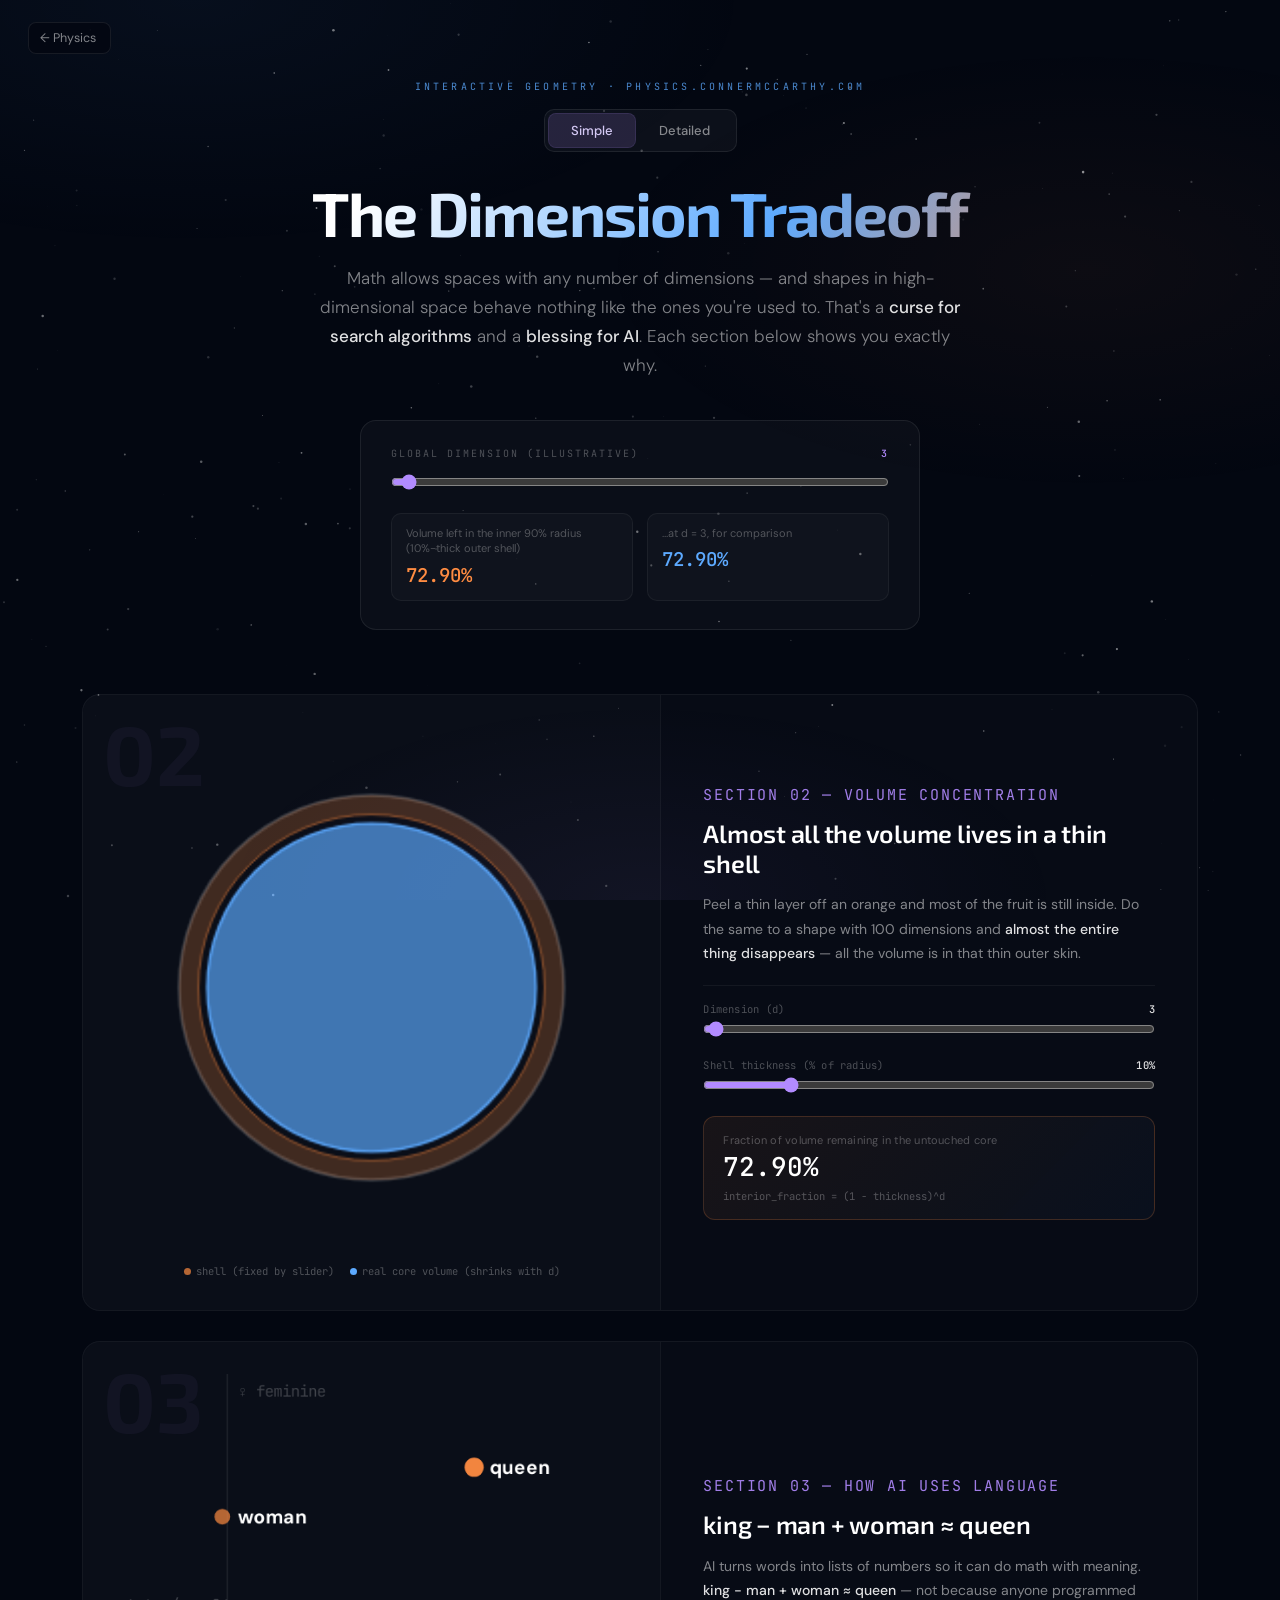
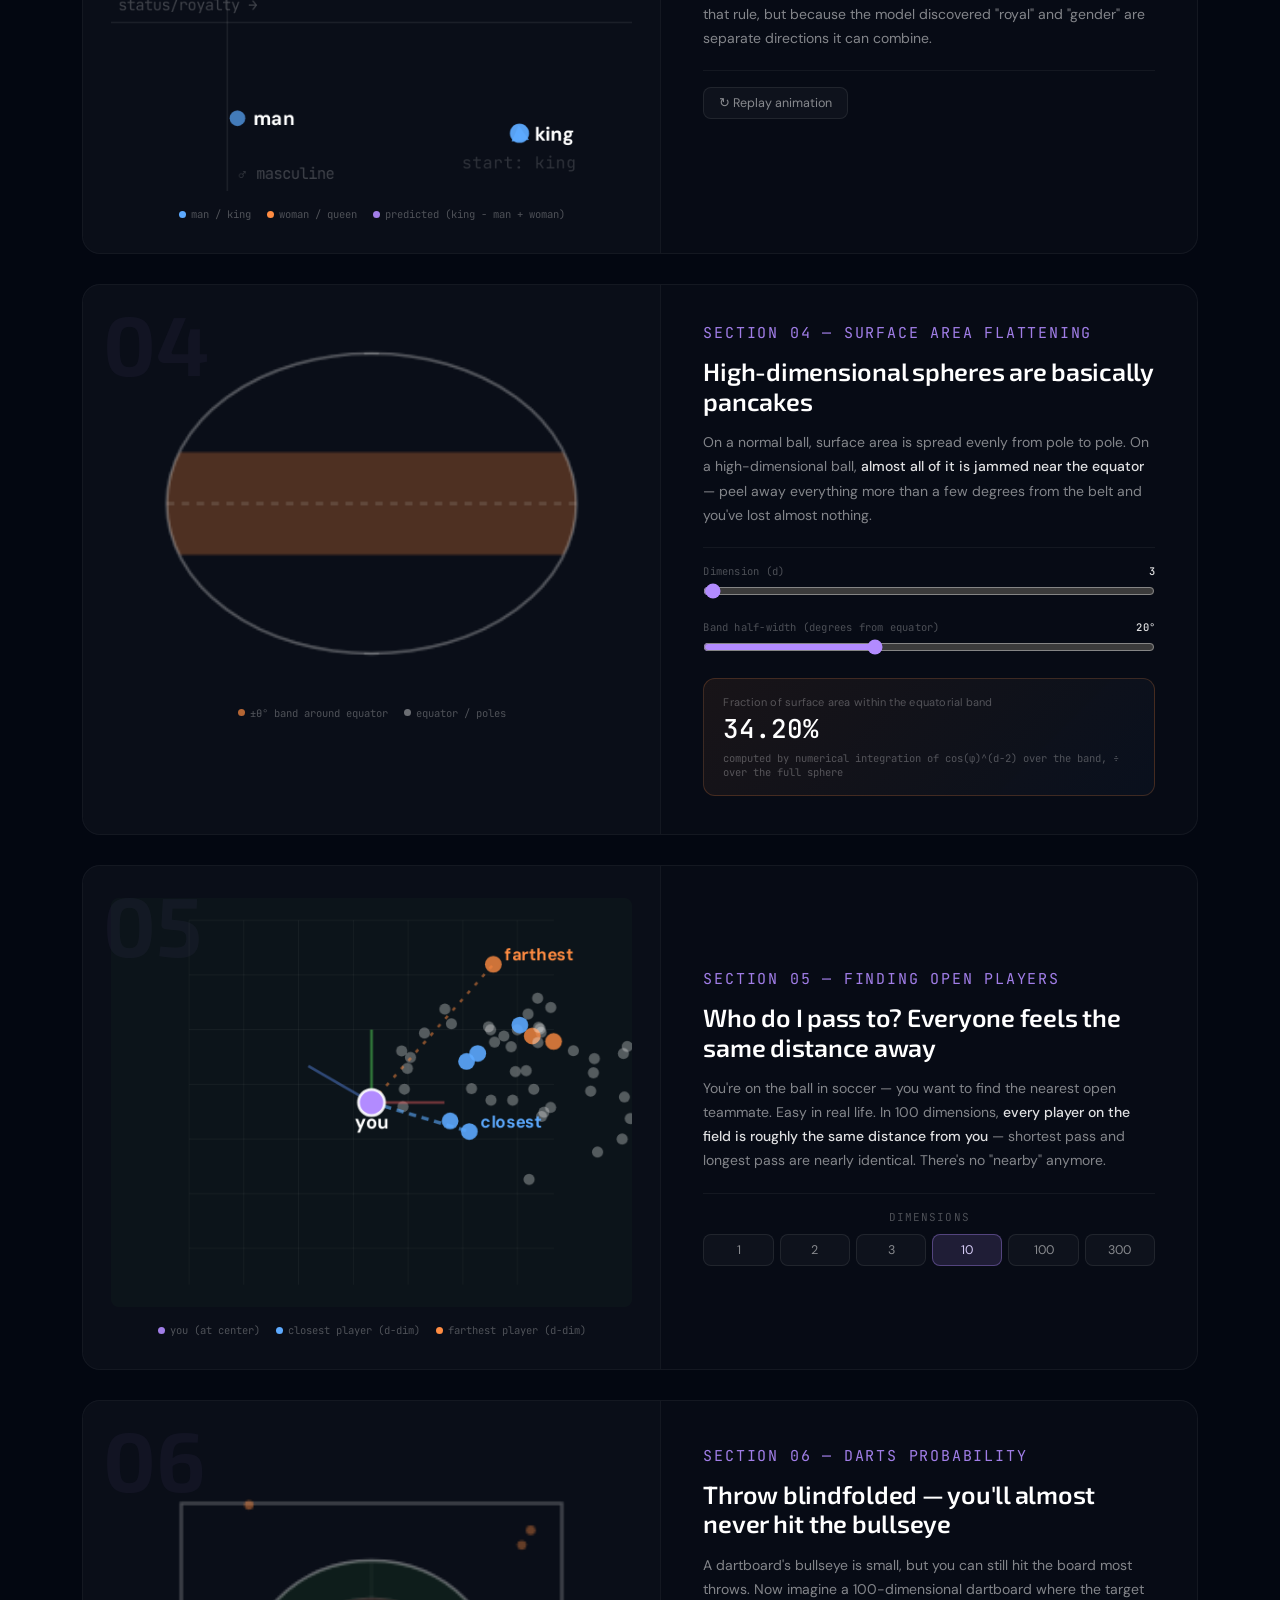
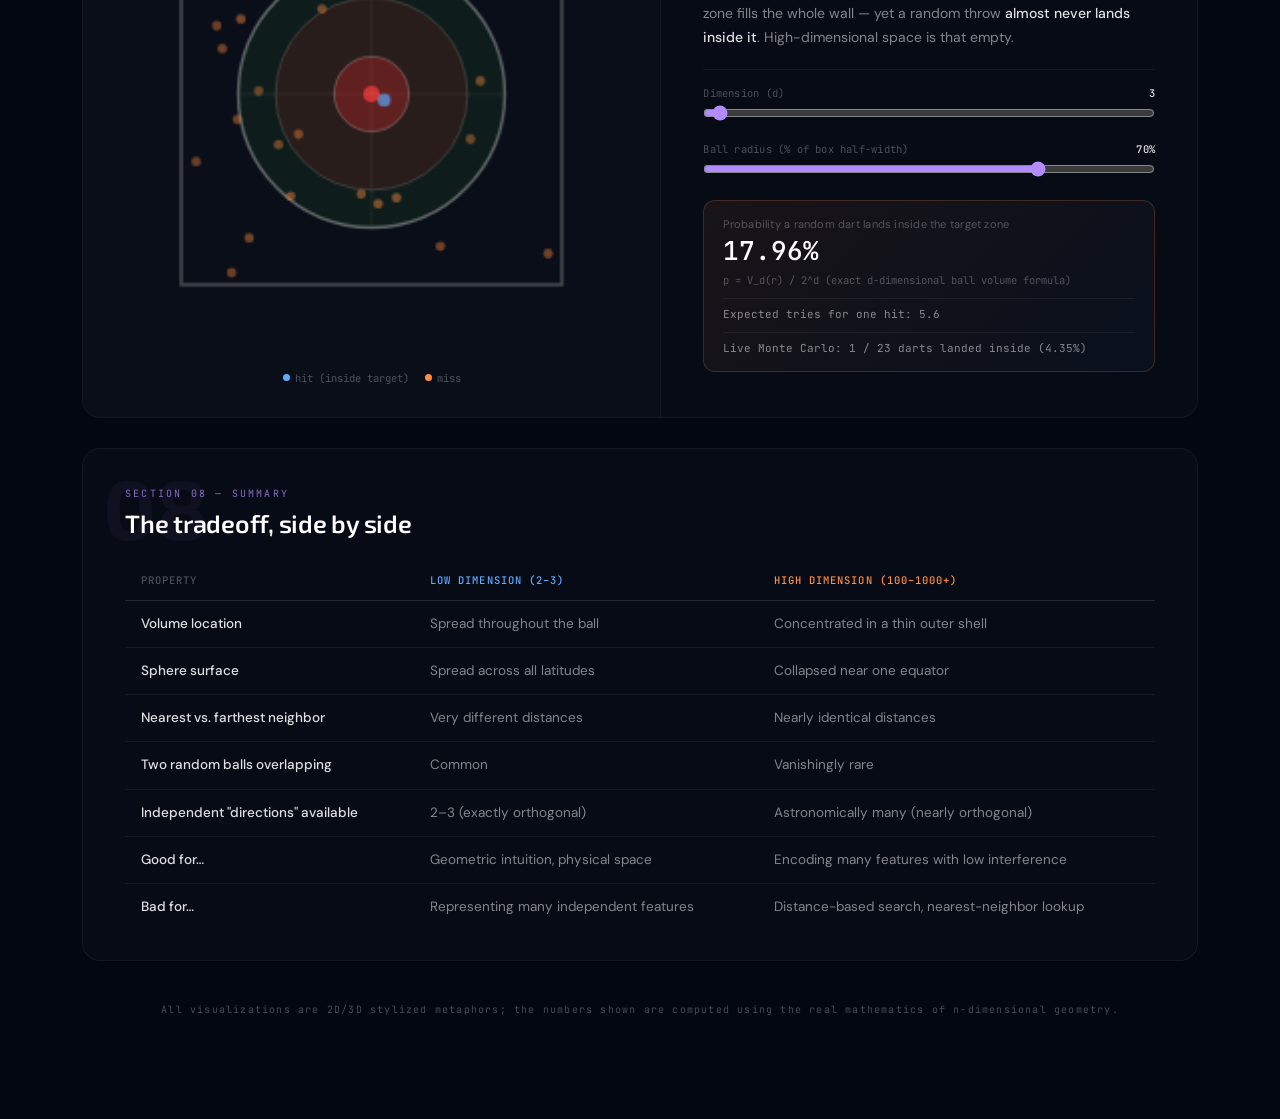
==== dimensions/index.html @ ae136958 "Add dimensions interactive page" ====
<!DOCTYPE html>
<html lang="en">
<head>
<meta charset="UTF-8">
<meta name="viewport" content="width=device-width, initial-scale=1.0">
<title>The Dimension Tradeoff</title>
<link rel="preconnect" href="https://fonts.googleapis.com">
<link rel="preconnect" href="https://fonts.gstatic.com" crossorigin>
<link href="https://fonts.googleapis.com/css2?family=Exo+2:wght@200;300;400;500;600;700&family=DM+Sans:wght@300;400;500&family=JetBrains+Mono:wght@400;500&display=swap" rel="stylesheet">
<style>
:root {
  --bg: #030711;
  --surface: rgba(255,255,255,0.03);
  --border: rgba(255,255,255,0.08);
  --purple: rgba(178,139,255,1);
  --purple-dim: rgba(178,139,255,0.36);
  --blue: rgba(93,170,255,1);          /* low dimension / "safe" / intuitive */
  --blue-dim: rgba(93,170,255,0.30);
  --orange: rgba(255,140,66,1);        /* high dimension / "danger" / counterintuitive */
  --orange-dim: rgba(255,140,66,0.30);
  --text: rgba(255,255,255,0.88);
  --text-muted: rgba(255,255,255,0.5);
  --text-faint: rgba(255,255,255,0.28);
}
*,*::before,*::after{box-sizing:border-box;margin:0;padding:0}
html,body{width:100%;background:var(--bg);color:var(--text);font-family:'DM Sans',sans-serif}

canvas#stars{position:fixed;inset:0;width:100%;height:100%;z-index:0;pointer-events:none}
body::before{
  content:'';position:fixed;inset:0;z-index:0;pointer-events:none;
  background:
    radial-gradient(ellipse 80% 50% at 15% 0%, rgba(93,170,255,0.05) 0%, transparent 55%),
    radial-gradient(ellipse 70% 45% at 85% 30%, rgba(255,140,66,0.045) 0%, transparent 55%),
    radial-gradient(ellipse 60% 40% at 50% 100%, rgba(178,139,255,0.05) 0%, transparent 55%);
}

.page{position:relative;z-index:1;max-width:1180px;margin:0 auto;padding:80px 32px 100px}

/* ── Top nav ── */
.topnav{position:fixed;top:22px;left:28px;z-index:20}
.back-link{display:inline-flex;align-items:center;gap:7px;padding:7px 14px 7px 11px;border-radius:8px;border:1px solid var(--border);background:rgba(3,7,17,.7);color:var(--text-muted);font-family:'DM Sans',sans-serif;font-size:12.5px;text-decoration:none;backdrop-filter:blur(10px);transition:all .18s}
.back-link:hover{background:rgba(255,255,255,.06);color:var(--text)}

/* ── Detail-level toggle ── */
.level-toggle{display:inline-flex;background:rgba(255,255,255,.04);border:1px solid var(--border);border-radius:10px;padding:4px;gap:2px;margin-bottom:28px}
.level-btn{padding:8px 22px;border-radius:7px;border:none;background:transparent;color:var(--text-muted);font-family:'DM Sans',sans-serif;font-size:13px;font-weight:500;cursor:pointer;transition:all .18s}
.level-btn.active{background:rgba(178,139,255,.15);color:rgba(222,211,255,.95);box-shadow:0 0 0 1px rgba(178,139,255,.25)}
.level-btn:hover:not(.active){background:rgba(255,255,255,.05);color:var(--text)}

/* Simple/detailed prose visibility — scoped to a single class on .page,
   not :not(), to keep the cascade unambiguous. Default = simple shown. */
.simple-only{display:block}
.detail-only{display:none!important}
.page.detail-mode .simple-only{display:none}
.page.detail-mode .detail-only{display:block!important}

/* ── Hero ── */
.hero{text-align:center;margin-bottom:64px}
.site-label{font-family:'JetBrains Mono',monospace;font-size:10px;letter-spacing:.32em;text-transform:uppercase;color:var(--blue);opacity:.8;margin-bottom:16px}
.hero-title{font-family:'Exo 2',sans-serif;font-weight:700;font-size:clamp(34px,6vw,62px);letter-spacing:-0.03em;line-height:1.04;
  background:linear-gradient(120deg,#fff 25%, var(--blue) 62%, var(--orange) 100%);
  -webkit-background-clip:text;-webkit-text-fill-color:transparent;background-clip:text;margin-bottom:20px}
.hero-sub{font-family:'DM Sans',sans-serif;font-weight:300;font-size:clamp(14px,1.6vw,17px);color:var(--text-muted);max-width:640px;margin:0 auto 40px;line-height:1.7}
.hero-sub strong{color:var(--text);font-weight:500}

.hero-panel{max-width:560px;margin:0 auto;border-radius:16px;border:1px solid var(--border);background:var(--surface);padding:26px 30px 28px;text-align:left}
.hero-panel-label{font-family:'JetBrains Mono',monospace;font-size:10px;letter-spacing:.2em;text-transform:uppercase;color:var(--text-faint);margin-bottom:14px;display:flex;justify-content:space-between}
.hero-panel-label span.val{color:var(--purple);font-weight:500}
.hero-readouts{display:grid;grid-template-columns:1fr 1fr;gap:14px;margin-top:18px}
.hero-stat{background:rgba(255,255,255,.025);border:1px solid rgba(255,255,255,.05);border-radius:10px;padding:12px 14px}
.hero-stat .lbl{font-size:11px;color:var(--text-faint);margin-bottom:6px;line-height:1.4}
.hero-stat .num{font-family:'JetBrains Mono',monospace;font-size:19px;font-weight:500;color:var(--text)}
.hero-stat.danger .num{color:var(--orange)}
.hero-stat.safe .num{color:var(--blue)}

/* ── Sliders (shared pattern across all sections) ── */
.slider-row{display:flex;justify-content:space-between;font-family:'JetBrains Mono',monospace;font-size:10.5px;color:var(--text-faint);margin-bottom:5px;letter-spacing:.02em}
.slider-row .val{color:var(--text);font-weight:500}
.ds-slider{width:100%;accent-color:var(--purple);cursor:pointer}
.ctrl-block{margin-bottom:16px}
.ctrl-block:last-child{margin-bottom:0}

/* ── Section template (canvas | text) ── */
.dim-section{display:grid;grid-template-columns:1.08fr 1fr;border-radius:18px;overflow:hidden;background:rgba(255,255,255,.018);border:1px solid rgba(255,255,255,.05);position:relative;margin-bottom:30px}
.dim-section:hover{border-color:rgba(178,139,255,.12)}
.dim-num{position:absolute;top:16px;left:20px;font-family:'Exo 2',sans-serif;font-weight:700;font-size:84px;line-height:1;color:rgba(178,139,255,.05);pointer-events:none;user-select:none;z-index:0}
.dim-visual{position:relative;z-index:1;padding:32px 28px;display:flex;flex-direction:column;align-items:center;gap:16px;background:rgba(255,255,255,.012);border-right:1px solid rgba(255,255,255,.04)}
.dim-visual canvas{display:block;border-radius:8px}
.dim-caption{font-size:11.5px;color:var(--text-faint);font-style:italic;text-align:center;max-width:300px;line-height:1.55}
.dim-text{position:relative;z-index:1;padding:38px 42px;display:flex;flex-direction:column;justify-content:center;gap:14px}
.dim-tag{font-family:'JetBrains Mono',monospace;font-size:15px;letter-spacing:.12em;text-transform:uppercase;color:var(--purple);opacity:.9}
.dim-heading{font-family:'Exo 2',sans-serif;font-weight:600;font-size:clamp(18px,2.2vw,25px);letter-spacing:-0.01em;color:#fff;line-height:1.18}
.dim-body{font-size:14px;line-height:1.72;color:var(--text-muted);max-width:480px}
.dim-body strong{color:var(--text);font-weight:500}
.dim-body em{color:var(--orange);font-style:normal}

.dim-controls{margin-top:6px;padding-top:16px;border-top:1px solid rgba(255,255,255,.05)}

.dim-readout{margin-top:4px;border-radius:12px;border:1px solid rgba(255,140,66,.2);background:linear-gradient(135deg,rgba(255,140,66,.07),rgba(93,170,255,.035));padding:16px 19px;display:flex;flex-direction:column;gap:5px}
.dim-readout .rl{font-size:11px;color:var(--text-faint);letter-spacing:.02em}
.dim-readout .rn{font-family:'JetBrains Mono',monospace;font-size:26px;font-weight:500;color:#fff;line-height:1.15}
.dim-readout .rn .unit{font-size:14px;color:var(--text-muted);font-weight:400;margin-left:4px}
.dim-readout .rf{font-family:'JetBrains Mono',monospace;font-size:10.5px;color:var(--text-faint);margin-top:2px}
.dim-readout .extra{font-family:'JetBrains Mono',monospace;font-size:11px;color:var(--text-muted);margin-top:6px;padding-top:8px;border-top:1px solid rgba(255,255,255,.06)}

/* Pair-selector buttons (word vector section) */
.wv-pairs{display:flex;gap:8px;flex-wrap:wrap}
.wv-pair-btn{padding:7px 15px;border-radius:8px;border:1px solid var(--border);background:rgba(255,255,255,.03);color:var(--text-muted);font-family:'DM Sans',sans-serif;font-size:12.5px;cursor:pointer;transition:all .18s}
.wv-pair-btn:hover{background:rgba(255,255,255,.06);color:var(--text)}
.wv-pair-btn.active{background:rgba(178,139,255,.14);border-color:var(--purple-dim);color:rgba(222,211,255,.95)}
.diagram-legend{display:flex;gap:16px;justify-content:center;flex-wrap:wrap;font-size:10.5px;color:var(--text-faint);font-family:'JetBrains Mono',monospace}
.diagram-legend span{display:inline-flex;align-items:center;gap:5px}
.diagram-legend .dot{width:7px;height:7px;border-radius:50%;display:inline-block}

@media (max-width: 880px){
  .dim-section{grid-template-columns:1fr}
  .dim-visual{border-right:none;border-bottom:1px solid rgba(255,255,255,.04)}

  /* Simple mode: charts are hidden so the main canvas has extra room —
     expand it to fill the container width instead of sitting at its
     fixed attribute size. height:auto maintains the canvas aspect ratio. */
  .page:not(.detail-mode) .dim-visual canvas{width:100%;height:auto}
}

/* ── Summary table ── */
.summary-wrap{margin-bottom:30px;border-radius:18px;border:1px solid rgba(255,255,255,.05);background:rgba(255,255,255,.018);padding:38px 42px 30px;position:relative;overflow:hidden}
.summary-wrap .dim-num{top:16px;left:20px}
.summary-tag{font-family:'JetBrains Mono',monospace;font-size:10px;letter-spacing:.22em;text-transform:uppercase;color:var(--purple);opacity:.75;margin-bottom:8px}
.summary-heading{font-family:'Exo 2',sans-serif;font-weight:600;font-size:clamp(18px,2.2vw,25px);letter-spacing:-0.01em;color:#fff;margin-bottom:22px}
.summary-table{width:100%;border-collapse:collapse;font-size:13.5px}
.summary-table th, .summary-table td{padding:13px 16px;text-align:left;border-bottom:1px solid rgba(255,255,255,.06)}
.summary-table thead th{font-family:'JetBrains Mono',monospace;font-size:10.5px;letter-spacing:.1em;text-transform:uppercase;color:var(--text-faint);font-weight:500;border-bottom:1px solid rgba(255,255,255,.12)}
.summary-table thead th.lo{color:var(--blue)}
.summary-table thead th.hi{color:var(--orange)}
.summary-table td{color:var(--text-muted);line-height:1.5}
.summary-table td.prop{color:var(--text);font-weight:500;white-space:nowrap}
.summary-table tbody tr:last-child td{border-bottom:none}
.summary-table tbody tr:hover td{background:rgba(255,255,255,.015)}
@media (max-width: 760px){
  .summary-table{font-size:12px}
  .summary-table th, .summary-table td{padding:10px 10px}
}

/* ── Footer ── */
.site-foot{margin-top:40px;text-align:center;font-family:'JetBrains Mono',monospace;font-size:10px;letter-spacing:.12em;color:var(--text-faint);line-height:1.8}

/* ══════════════════════════════════════════════════════════════
   MOBILE  (≤ 640 px)
   Main problems fixed:
   · dim-text had 42 px side padding — killed readable line width
   · dim-caption / diagram-legend were 10–11 px — too small
   · page had 32 px side padding — canvases near-overflowed on 320 px screens
   · summary table prop column used white-space:nowrap — overflowed
   ══════════════════════════════════════════════════════════════ */
@media (max-width: 640px) {
  /* Boost text contrast — mobile screens and viewing angles make
     low-opacity text harder to read than on a desktop monitor. */
  :root {
    --text:       rgba(255,255,255,1.0);
    --text-muted: rgba(255,255,255,0.88);
    --text-faint: rgba(255,255,255,0.68);
  }

  .page { padding: 56px 14px 72px }

  /* Hero */
  .hero { margin-bottom: 36px }
  .hero-sub { font-size: 15px; margin-bottom: 28px }
  .hero-panel { padding: 16px 14px 18px }
  .hero-readouts { grid-template-columns: 1fr; gap: 10px }
  .hero-stat .num { font-size: 17px }
  .hero-stat .lbl { font-size: 11.5px }

  /* Level toggle — full width, bigger tap targets */
  .level-toggle { width: 100%; justify-content: center; margin-bottom: 22px }
  .level-btn { flex: 1; padding: 10px 14px; font-size: 13.5px }

  /* Section cards */
  .dim-num { font-size: 54px }
  .dim-visual { padding: 20px 14px; gap: 12px }
  .dim-visual canvas { max-width: 100%; height: auto }
  .dim-text { padding: 22px 18px; gap: 12px }

  /* Prose */
  .dim-heading { font-size: 18px; line-height: 1.22 }
  .dim-body { font-size: 15px; line-height: 1.68; max-width: none }
  .dim-caption { font-size: 13px; max-width: none; line-height: 1.58 }

  /* Legend & slider labels */
  .diagram-legend { font-size: 12px; gap: 10px }
  .slider-row { font-size: 11.5px }

  /* Readout panel */
  .dim-readout { padding: 14px 14px }
  .dim-readout .rl { font-size: 12px }
  .dim-readout .rn { font-size: 22px }
  .dim-readout .rf { font-size: 11.5px }
  .dim-readout .extra { font-size: 12px }

  /* Summary */
  .summary-wrap { padding: 22px 16px 22px }
  .summary-table { font-size: 12.5px }
  .summary-table th, .summary-table td { padding: 10px 10px }
  .summary-table td.prop { white-space: normal; font-size: 12.5px }
}

/* ══ Extra small phones (≤ 380 px) ═══════════════════════════ */
@media (max-width: 380px) {
  .page { padding: 52px 10px 64px }
  .dim-visual { padding: 14px 10px }
  .dim-text { padding: 18px 14px }
  .hero-readouts { grid-template-columns: 1fr }
}

/* Simple mode: main canvases expand to fill the visual column.
   align-self:stretch overrides the flex align-items:center so
   the canvas can grow to 100% of the container width. */
.page:not(.detail-mode) .dim-visual > canvas {
  width: 100%;
  align-self: stretch;
}
.page:not(.detail-mode) #shellCanvas   { aspect-ratio: 260/260; }
.page:not(.detail-mode) #wordVecCanvas { aspect-ratio: 300/240; }
.page:not(.detail-mode) #equatorCanvas { aspect-ratio: 280/200; }
.page:not(.detail-mode) #nnCanvas      { aspect-ratio: 280/220; }
.page:not(.detail-mode) #overlapCanvas { aspect-ratio: 260/260; }
</style>
</head>
<body>

<canvas id="stars"></canvas>

<div class="topnav"><a class="back-link" href="/">← Physics</a></div>

<div class="page">

  <!-- ════════ SECTION 1 — HERO ════════ -->
  <header class="hero">
    <div class="site-label">Interactive Geometry · physics.connermccarthy.com</div>

    <div class="level-toggle">
      <button class="level-btn active" data-level="simple">Simple</button>
      <button class="level-btn" data-level="detail">Detailed</button>
    </div>

    <h1 class="hero-title">The Dimension Tradeoff</h1>
    <!-- Text injected from content.js → hero.simple / hero.detail -->
    <p id="heroSubSimple" class="hero-sub simple-only"></p>
    <p id="heroSubDetail" class="hero-sub detail-only"></p>

    <div class="hero-panel">
      <div class="hero-panel-label">Global dimension (illustrative) <span class="val" id="heroDimVal">3</span></div>
      <input type="range" class="ds-slider" id="heroDimSlider" min="1" max="100" value="3" step="1">
      <div class="hero-readouts">
        <div class="hero-stat danger">
          <div class="lbl">Volume left in the inner 90% radius<br>(10%-thick outer shell)</div>
          <div class="num" id="heroShellStat">–</div>
        </div>
        <div class="hero-stat safe">
          <div class="lbl">…at d = 3, for comparison</div>
          <div class="num" id="heroShellRefStat">–</div>
        </div>
      </div>
    </div>
  </header>

  <!-- ════════ SECTION 2 — SHELL PARADOX ════════ -->
  <section class="dim-section" id="sec-shell">
    <div class="dim-num">02</div>
    <div class="dim-visual">
      <canvas id="shellCanvas" width="260" height="260"></canvas>
      <div class="diagram-legend">
        <span><i class="dot" style="background:rgba(255,140,66,0.7)"></i>shell (fixed by slider)</span>
        <span><i class="dot" style="background:var(--blue)"></i>real core volume (shrinks with d)</span>
      </div>
      <canvas id="shellChart" class="detail-only" width="260" height="120"></canvas>
      <p class="dim-caption detail-only"></p>
    </div>
    <div class="dim-text">
      <div class="dim-tag"></div>
      <h2 class="dim-heading"></h2>
      <p class="dim-body simple-only"></p>
      <p class="dim-body detail-only"></p>

      <div class="dim-controls">
        <div class="ctrl-block">
          <div class="slider-row"><span>Dimension (d)</span><span class="val" id="shellDimVal">3</span></div>
          <input type="range" class="ds-slider" id="shellDimSlider" min="1" max="200" value="3" step="1">
        </div>
        <div class="ctrl-block">
          <div class="slider-row"><span>Shell thickness (% of radius)</span><span class="val" id="shellThickVal">10%</span></div>
          <input type="range" class="ds-slider" id="shellThickSlider" min="1" max="50" value="10" step="1">
        </div>
      </div>

      <div class="dim-readout">
        <div class="rl">Fraction of volume remaining in the untouched core</div>
        <div class="rn" id="shellFracNum">–</div>
        <div class="rf" id="shellFracFormula">interior_fraction = (1 − thickness)^d</div>
      </div>
    </div>
  </section>

  <!-- ════════ SECTION 3 — WORD VECTORS PREVIEW ════════ -->
  <section class="dim-section" id="sec-wordvec">
    <div class="dim-num">03</div>
    <div class="dim-visual">
      <canvas id="wordVecCanvas" width="600" height="480"></canvas>
      <div class="diagram-legend">
        <span><i class="dot" style="background:var(--blue)"></i>man / king</span>
        <span><i class="dot" style="background:var(--orange)"></i>woman / queen</span>
        <span><i class="dot" style="background:rgba(178,139,255,.9)"></i>predicted (king − man + woman)</span>
      </div>
      <p class="dim-caption detail-only"></p>
    </div>
    <div class="dim-text">
      <div class="dim-tag"></div>
      <h2 class="dim-heading"></h2>
      <p class="dim-body simple-only"></p>
      <p class="dim-body detail-only"></p>

      <div class="dim-controls">
        <div class="ctrl-block">
          <button class="wv-pair-btn" id="wvReplayBtn">↻ Replay animation</button>
        </div>
      </div>

      <div class="dim-readout detail-only">
        <div class="rl">Cosine similarity: predicted vector vs. actual "queen"</div>
        <div class="rn" id="wvCosNum">–</div>
        <div class="rf">cos(king − man + woman, queen)</div>
        <div class="extra" id="wvResidual">Euclidean residual: –</div>
      </div>
    </div>
  </section>

  <!-- ════════ SECTION 4 — EQUATORIAL COLLAPSE ════════ -->
  <section class="dim-section" id="sec-equator">
    <div class="dim-num">04</div>
    <div class="dim-visual">
      <canvas id="equatorCanvas" width="280" height="200"></canvas>
      <div class="diagram-legend">
        <span><i class="dot" style="background:rgba(255,140,66,0.7)"></i>±θ° band around equator</span>
        <span><i class="dot" style="background:rgba(255,255,255,0.4)"></i>equator / poles</span>
      </div>
      <canvas id="equatorChart" class="detail-only" width="280" height="120"></canvas>
      <p class="dim-caption detail-only"></p>
    </div>
    <div class="dim-text">
      <div class="dim-tag"></div>
      <h2 class="dim-heading"></h2>
      <p class="dim-body simple-only"></p>
      <p class="dim-body detail-only"></p>

      <div class="dim-controls">
        <div class="ctrl-block">
          <div class="slider-row"><span>Dimension (d)</span><span class="val" id="eqDimVal">3</span></div>
          <input type="range" class="ds-slider" id="eqDimSlider" min="2" max="300" value="3" step="1">
        </div>
        <div class="ctrl-block">
          <div class="slider-row"><span>Band half-width (degrees from equator)</span><span class="val" id="eqThetaVal">20°</span></div>
          <input type="range" class="ds-slider" id="eqThetaSlider" min="5" max="45" value="20" step="1">
        </div>
      </div>

      <div class="dim-readout">
        <div class="rl">Fraction of surface area within the equatorial band</div>
        <div class="rn" id="eqFracNum">–</div>
        <div class="rf">computed by numerical integration of cos(φ)^(d−2) over the band, ÷ over the full sphere</div>
      </div>
    </div>
  </section>

  <!-- ════════ SECTION 5 — NEAREST-NEIGHBOR DISTANCE COLLAPSE ════════ -->
  <section class="dim-section" id="sec-nn">
    <div class="dim-num">05</div>
    <div class="dim-visual">
      <canvas id="nnCanvas" width="560" height="440"></canvas>
      <div class="diagram-legend">
        <span><i class="dot" style="background:rgba(178,139,255,.9)"></i>you (at center)</span>
        <span><i class="dot" style="background:var(--blue)"></i>closest player (d‑dim)</span>
        <span><i class="dot" style="background:var(--orange)"></i>farthest player (d‑dim)</span>
      </div>
      <canvas id="nnChart" class="detail-only" width="280" height="120"></canvas>
      <p class="dim-caption detail-only"></p>
    </div>
    <div class="dim-text">
      <div class="dim-tag"></div>
      <h2 class="dim-heading"></h2>
      <p class="dim-body simple-only"></p>
      <p class="dim-body detail-only"></p>

      <div class="dim-controls">
        <!-- Simple mode: preset dimension buttons -->
        <div class="simple-only" style="display:flex;flex-direction:column;gap:10px">
          <div style="font-family:'JetBrains Mono',monospace;font-size:11px;letter-spacing:.1em;text-transform:uppercase;color:var(--text-faint);text-align:center">Dimensions</div>
          <div class="ctrl-block" style="display:flex;gap:6px;flex-wrap:wrap;justify-content:center">
            <button class="wv-pair-btn" style="flex:1;min-width:40px" data-dim="1">1</button>
            <button class="wv-pair-btn" style="flex:1;min-width:40px" data-dim="2">2</button>
            <button class="wv-pair-btn" style="flex:1;min-width:40px" data-dim="3">3</button>
            <button class="wv-pair-btn" style="flex:1;min-width:40px" data-dim="10">10</button>
            <button class="wv-pair-btn" style="flex:1;min-width:40px" data-dim="100">100</button>
            <button class="wv-pair-btn" style="flex:1;min-width:40px" data-dim="300">300</button>
          </div>
        </div>
        <!-- Detailed mode: slider for fine control -->
        <div class="ctrl-block detail-only">
          <div class="slider-row"><span>Dimension (d)</span><span class="val" id="nnDimVal">10</span></div>
          <input type="range" class="ds-slider" id="nnDimSlider" min="1" max="300" value="10" step="1">
        </div>
        <div class="ctrl-block detail-only">
          <div class="slider-row"><span>Number of points</span><span class="val" id="nnPtsVal">50</span></div>
          <input type="range" class="ds-slider" id="nnPtsSlider" min="10" max="200" value="50" step="1">
        </div>
        <div class="ctrl-block detail-only">
          <button class="wv-pair-btn" id="nnResampleBtn">↻ Resample points</button>
        </div>
      </div>

      <div class="hero-readouts detail-only" style="margin-top:0">
        <div class="hero-stat safe">
          <div class="lbl">Shortest pass (real, d‑dim)</div>
          <div class="num" id="nnNearNum">–</div>
        </div>
        <div class="hero-stat danger">
          <div class="lbl">Longest pass (real, d‑dim)</div>
          <div class="num" id="nnFarNum">–</div>
        </div>
      </div>

      <div class="dim-readout detail-only">
        <div class="rl">Shortest ÷ longest pass — when this → 1, every player is equally far away</div>
        <div class="rn" id="nnRatioNum">–</div>
        <div class="rf">N players on a d-dimensional field; you hold the ball, distances are real d-dim Euclidean</div>
      </div>
    </div>
  </section>

  <!-- ════════ SECTION 6 — VOLUME-OVERLAP PROBABILITY ════════ -->
  <section class="dim-section" id="sec-overlap">
    <div class="dim-num">06</div>
    <div class="dim-visual">
      <canvas id="overlapCanvas" width="260" height="260"></canvas>
      <div class="diagram-legend">
        <span><i class="dot" style="background:var(--blue)"></i>hit (inside target)</span>
        <span><i class="dot" style="background:var(--orange)"></i>miss</span>
      </div>
      <p class="dim-caption detail-only"></p>
    </div>
    <div class="dim-text">
      <div class="dim-tag"></div>
      <h2 class="dim-heading"></h2>
      <p class="dim-body simple-only"></p>
      <p class="dim-body detail-only"></p>

      <div class="dim-controls">
        <div class="ctrl-block">
          <div class="slider-row"><span>Dimension (d)</span><span class="val" id="ovDimVal">3</span></div>
          <input type="range" class="ds-slider" id="ovDimSlider" min="1" max="100" value="3" step="1">
        </div>
        <div class="ctrl-block">
          <div class="slider-row"><span>Ball radius (% of box half-width)</span><span class="val" id="ovRadVal">70%</span></div>
          <input type="range" class="ds-slider" id="ovRadSlider" min="10" max="90" value="70" step="1">
        </div>
      </div>

      <div class="dim-readout">
        <div class="rl">Probability a random dart lands inside the target zone</div>
        <div class="rn" id="ovProbNum">–</div>
        <div class="rf">p = V_d(r) / 2^d  (exact d-dimensional ball volume formula)</div>
        <div class="extra" id="ovTriesNum">Expected tries for one hit: –</div>
        <div class="extra" id="ovMcNum">Live Monte Carlo: –</div>
      </div>
    </div>
  </section>


    <!-- ════════ SECTION 8 — SUMMARY TABLE ════════ -->
  <section class="summary-wrap" id="sec-summary">
    <div class="dim-num">08</div>
    <div class="summary-tag"></div>
    <h2 class="summary-heading"></h2>
    <table class="summary-table">
      <thead>
        <tr>
          <th>Property</th>
          <th class="lo">Low dimension (2–3)</th>
          <th class="hi">High dimension (100–1000+)</th>
        </tr>
      </thead>
      <tbody>
        <tr>
          <td class="prop">Volume location</td>
          <td>Spread throughout the ball</td>
          <td>Concentrated in a thin outer shell</td>
        </tr>
        <tr>
          <td class="prop">Sphere surface</td>
          <td>Spread across all latitudes</td>
          <td>Collapsed near one equator</td>
        </tr>
        <tr>
          <td class="prop">Nearest vs. farthest neighbor</td>
          <td>Very different distances</td>
          <td>Nearly identical distances</td>
        </tr>
        <tr>
          <td class="prop">Two random balls overlapping</td>
          <td>Common</td>
          <td>Vanishingly rare</td>
        </tr>
        <tr>
          <td class="prop">Independent "directions" available</td>
          <td>2–3 (exactly orthogonal)</td>
          <td>Astronomically many (nearly orthogonal)</td>
        </tr>
        <tr>
          <td class="prop">Good for…</td>
          <td>Geometric intuition, physical space</td>
          <td>Encoding many features with low interference</td>
        </tr>
        <tr>
          <td class="prop">Bad for…</td>
          <td>Representing many independent features</td>
          <td>Distance-based search, nearest-neighbor lookup</td>
        </tr>
      </tbody>
    </table>
  </section>

  <div class="site-foot">
    All visualizations are 2D/3D stylized metaphors; the numbers shown are computed using the real
    mathematics of n‑dimensional geometry.
  </div>

</div>

<!-- All section text is managed in content.js — edit there, not in the HTML. -->
<script src="content.js"></script>
<script>
/* ════════════════════════════════════════════════════════════════════
   DESIGN DECISION (sliders): each section below uses its OWN independent
   dimension slider, scoped to whatever range makes that section's math
   legible (e.g. 1–200 here, later sections need 2–300 or a log-scale
   2–1000). The hero's "Global dimension" slider does NOT drive these —
   it's a small illustrative widget that gives an immediate, concrete
   gut-punch number before the reader scrolls into the real sections.
   This was simpler and more honest than forcing one shared range/scale
   onto math that doesn't share a natural range.
   ════════════════════════════════════════════════════════════════════ */

// ── Inject prose from content.js ──────────────────────────────────────────
// All section text lives in content.js. This block reads from window.DIM_CONTENT
// and stamps it into the appropriate elements. Edit content.js to change any text.
(function () {
  const C = window.DIM_CONTENT;
  if (!C) { console.warn('dimensions: content.js not loaded'); return; }

  // Hero
  const heroSimple = document.getElementById('heroSubSimple');
  const heroDetail = document.getElementById('heroSubDetail');
  if (heroSimple) heroSimple.innerHTML = C.hero.simple;
  if (heroDetail) heroDetail.innerHTML = C.hero.detail;

  // Sections
  const injectSection = (sectionId, s) => {
    const root = document.getElementById(sectionId);
    if (!root || !s) return;
    const q = sel => root.querySelector(sel);
    if (s.tag)     { const e = q('.dim-tag, .summary-tag');           if (e) e.textContent = s.tag; }
    if (s.heading) { const e = q('.dim-heading, .summary-heading');   if (e) e.innerHTML   = s.heading; }
    if (s.simple)  { const e = q('.dim-body.simple-only');            if (e) e.innerHTML   = s.simple; }
    if (s.detail)  { const e = q('.dim-body.detail-only');            if (e) e.innerHTML   = s.detail; }
    if (s.caption) { const e = q('.dim-caption');                     if (e) e.innerHTML   = s.caption; }
  };

  injectSection('sec-shell',   C.sections.shell);
  injectSection('sec-wordvec', C.sections.wordvec);
  injectSection('sec-equator', C.sections.equator);
  injectSection('sec-nn',      C.sections.nn);
  injectSection('sec-overlap', C.sections.overlap);
  injectSection('sec-summary', C.sections.summary);

  // Footer
  const foot = document.querySelector('.site-foot');
  if (foot && C.footer) foot.textContent = C.footer.replace(/\s+/g, ' ').trim();
})();

// ── Simple/Detailed level toggle — swaps prose only, never the math or
// the live visualizations (those are identical in both modes). ──
document.querySelectorAll('.level-btn').forEach(btn => {
  btn.addEventListener('click', function () {
    document.querySelectorAll('.level-btn').forEach(b => b.classList.remove('active'));
    this.classList.add('active');
    document.querySelector('.page').classList.toggle('detail-mode', this.dataset.level === 'detail');
  });
});

// ── Math utilities ─────────────────────────────────────────────────

// Lanczos approximation to the Gamma function (g=7, n=9 coefficients —
// the standard widely-published Lanczos coefficient set, e.g. as used
// in Numerical Recipes). Good to ~15 significant digits for Re(z) > 0.
const LANCZOS_G = 7;
const LANCZOS_P = [
  0.99999999999980993,
  676.5203681218851,
  -1259.1392167224028,
  771.32342877765313,
  -176.61502916214059,
  12.507343278686905,
  -0.13857109526572012,
  9.9843695780195716e-6,
  1.5056327351493116e-7
];
function gamma(z) {
  if (z < 0.5) {
    // reflection formula — not actually exercised by this page (all of
    // our gamma() calls use z = d/2 + 1 >= 1.5), kept for completeness.
    return Math.PI / (Math.sin(Math.PI * z) * gamma(1 - z));
  }
  z -= 1;
  let x = LANCZOS_P[0];
  for (let i = 1; i < LANCZOS_G + 2; i++) x += LANCZOS_P[i] / (z + i);
  const t = z + LANCZOS_G + 0.5;
  return Math.sqrt(2 * Math.PI) * Math.pow(t, z + 0.5) * Math.exp(-t) * x;
}

// Volume of a d-dimensional ball of radius r:
//   V_d(r) = (pi^(d/2) / Gamma(d/2 + 1)) * r^d
// Sanity checks (see console on load): d=2 -> pi*r^2, d=3 -> (4/3)*pi*r^3.
function ballVolume(d, r) {
  return (Math.pow(Math.PI, d / 2) / gamma(d / 2 + 1)) * Math.pow(r, d);
}

// Shell-paradox interior fraction: fraction of a d-ball's volume that
// lies within radius (1 - thickness)*R of the center, i.e. NOT in the
// outer "thickness"-fraction shell. Because volume scales as r^d, this
// is simply (1 - thickness)^d — it doesn't even need ballVolume().
function shellInteriorFraction(d, thickness) {
  return Math.pow(1 - thickness, d);
}

// Equatorial-band surface-area fraction for S^(d-1) (the unit sphere in
// R^d), viewed via its latitude angle phi measured FROM the equator
// (phi=0 at equator, phi=±90° at the poles). The surface-area density
// at latitude phi is proportional to cos(phi)^(d-2) (this is the
// standard "spherical coordinates Jacobian" result). The fraction of
// area within ±thetaDeg of the equator is therefore the ratio of two
// integrals of that density.
//
// The spec suggests a closed-form approximation
// (sin(theta)^(d-1) * correction_term); we instead compute this exactly
// via numerical integration (Simpson's rule), because it's just as
// simple to implement correctly and avoids approximation error
// entirely — verified against the known closed forms:
//   d=2 (circle):  fraction = 2*theta/pi              (uniform density)
//   d=3 (sphere):  fraction = sin(theta)               (classic zone result)
// both match this function to ~1e-9 (see console on load).
function equatorialFraction(d, thetaDeg, steps) {
  steps = steps || 200;
  const theta = thetaDeg * Math.PI / 180;
  const exponent = d - 2;
  function integrate(a, b) {
    let sum = 0;
    const h = (b - a) / steps;
    for (let i = 0; i <= steps; i++) {
      const x = a + i * h;
      const w = (i === 0 || i === steps) ? 1 : (i % 2 === 0 ? 2 : 4);
      sum += w * Math.pow(Math.cos(x), exponent);
    }
    return sum * h / 3;
  }
  return Math.min(1, integrate(-theta, theta) / integrate(-Math.PI / 2, Math.PI / 2));
}

// Nearest/farthest-neighbor distance collapse: a REAL simulation (not a
// formula) — generate N random points uniform in [0,1]^d plus one fixed
// reference point, compute Euclidean distance from the reference to
// each of the N points, and return the min, max, and their ratio. As
// d grows, min/max -> 1: every point becomes roughly equidistant from
// the reference.
function nnSimulation(d, N) {
  const ref = new Array(d);
  for (let i = 0; i < d; i++) ref[i] = Math.random();
  let minDist = Infinity, maxDist = -Infinity;
  for (let p = 0; p < N; p++) {
    let sq = 0;
    for (let i = 0; i < d; i++) {
      const diff = Math.random() - ref[i];
      sq += diff * diff;
    }
    const dist = Math.sqrt(sq);
    if (dist < minDist) minDist = dist;
    if (dist > maxDist) maxDist = dist;
  }
  return { minDist, maxDist, ratio: minDist / maxDist };
}

// Quick self-test of the math utilities against known closed forms.
(function selfTest() {
  const v2 = ballVolume(2, 1), v3 = ballVolume(3, 1);
  console.assert(Math.abs(v2 - Math.PI) < 1e-9, 'ballVolume(2,1) should be pi', v2);
  console.assert(Math.abs(v3 - (4 / 3) * Math.PI) < 1e-9, 'ballVolume(3,1) should be 4/3 pi', v3);
  const e2 = equatorialFraction(2, 30, 400), e3 = equatorialFraction(3, 30, 400);
  console.assert(Math.abs(e2 - 2 * (30 * Math.PI / 180) / Math.PI) < 1e-6, 'equatorialFraction(2,30) mismatch', e2);
  console.assert(Math.abs(e3 - Math.sin(30 * Math.PI / 180)) < 1e-6, 'equatorialFraction(3,30) mismatch', e3);
  const c2 = collisionProbability(2, 1), c3 = collisionProbability(3, 1);
  console.assert(Math.abs(c2 - Math.PI / 4) < 1e-9, 'collisionProbability(2,1) should be pi/4', c2);
  console.assert(Math.abs(c3 - Math.PI / 6) < 1e-9, 'collisionProbability(3,1) should be pi/6', c3);
})();

function fmtPct(x) {
  if (x >= 0.01) return (x * 100).toFixed(2) + '%';
  if (x >= 1e-6) return (x * 100).toExponential(2) + '%';
  return '< 0.0001%';
}

// Formats large/huge numbers with commas below 1e6, scientific notation above.
function fmtBigNumber(x) {
  if (!isFinite(x)) return '∞';
  if (x < 1000) return x.toFixed(1);
  if (x < 1e6) return Math.round(x).toLocaleString();
  return x.toExponential(2);
}

// Volume-overlap collision probability: a ball of radius r (as a
// fraction of the box's half-width, so r=1 means the ball is exactly
// inscribed, touching the box faces) sits inside a box of side 2
// centered at the origin. The probability a uniform random point in
// the box lands inside the ball is simply ballVolume / boxVolume.
// Sanity check (d=2): inscribed circle in square -> pi/4 ≈ 78.5%,
// the classic result; (d=3): inscribed sphere in cube -> pi/6 ≈ 52.4%.
function boxVolume(d) { return Math.pow(2, d); }
function collisionProbability(d, r) { return ballVolume(d, r) / boxVolume(d); }

// Approximate count of "nearly orthogonal" unit vectors achievable in
// R^d, where "nearly orthogonal" means pairwise |cos(angle)| <= eps for
// eps = sin(toleranceDegrees) — i.e. the angle is within
// toleranceDegrees of a true 90°.
//
// Derivation (simplified, NOT a tight theorem — see Kainen 1997,
// "Quasiorthogonal dimension," for rigorous bounds):
//   For two independent random unit vectors in R^d, their inner
//   product cos(theta) behaves approximately like a mean-0 Gaussian
//   with variance ~1/d (each coordinate contributes ~1/d, and there
//   are d of them). So P(|cos(theta)| > eps) ~ 2*exp(-d*eps^2/2)
//   (a standard Gaussian tail bound). A greedy/union-bound packing
//   argument — keep adding vectors until the next random candidate is
//   *likely* to violate the tolerance against some existing vector —
//   gives an achievable count on the order of exp(d*eps^2/2).
// This reproduces the qualitative (and roughly quantitative) shape of
// the real result: the count grows exponentially in d, and faster for
// looser tolerance. We floor it at d, since the standard basis always
// gives d EXACTLY orthogonal vectors regardless of tolerance.
function approxOrthogonalCount(d, toleranceDegrees) {
  const eps = Math.sin(toleranceDegrees * Math.PI / 180);
  return Math.max(d, Math.exp(0.5 * eps * eps * d));
}

// ── Starfield background (visual continuity with the rest of the site) ──
(function () {
  const cv = document.getElementById('stars');
  const ctx = cv.getContext('2d');
  let W, H, stars;
  function resize() { W = cv.width = window.innerWidth; H = cv.height = window.innerHeight; }
  function initStars() {
    stars = Array.from({ length: 220 }, () => ({
      x: Math.random() * W, y: Math.random() * H,
      r: Math.random() * 1.1 + 0.2, o: Math.random() * 0.5 + 0.1,
      speed: Math.random() * 0.4 + 0.1, phase: Math.random() * Math.PI * 2
    }));
  }
  let t = 0;
  function draw() {
    ctx.clearRect(0, 0, W, H);
    t += 0.006;
    for (const s of stars) {
      const o = s.o * (0.7 + 0.3 * Math.sin(t * s.speed + s.phase));
      ctx.fillStyle = `rgba(255,255,255,${o})`;
      ctx.beginPath(); ctx.arc(s.x, s.y, s.r, 0, Math.PI * 2); ctx.fill();
    }
    requestAnimationFrame(draw);
  }
  resize(); initStars(); draw();
  window.addEventListener('resize', () => { resize(); initStars(); });
})();

// ── Hero illustrative widget ──
(function () {
  const slider = document.getElementById('heroDimSlider');
  const dimVal = document.getElementById('heroDimVal');
  const shellStat = document.getElementById('heroShellStat');
  const refStat = document.getElementById('heroShellRefStat');
  const THICKNESS = 0.10;

  function update() {
    const d = parseInt(slider.value, 10);
    dimVal.textContent = d;
    shellStat.textContent = fmtPct(shellInteriorFraction(d, THICKNESS));
    refStat.textContent = fmtPct(shellInteriorFraction(3, THICKNESS));
  }
  slider.addEventListener('input', update);
  update();
})();

// ── Section 2: Shell paradox ──
(function () {
  const dimSlider = document.getElementById('shellDimSlider');
  const thickSlider = document.getElementById('shellThickSlider');
  const dimVal = document.getElementById('shellDimVal');
  const thickVal = document.getElementById('shellThickVal');
  const fracNum = document.getElementById('shellFracNum');

  const cv = document.getElementById('shellCanvas');
  const ctx = cv.getContext('2d');
  const W = cv.width, H = cv.height;
  const cx = W / 2, cy = H / 2;
  const R = 96; // fixed drawn radius — the metaphor that deliberately never changes

  const chartCv = document.getElementById('shellChart');
  const chartCtx = chartCv.getContext('2d');
  const CW = chartCv.width, CH = chartCv.height;

  let dimension = 3;
  let thickness = 0.10;
  let dispBoundaryR = R * (1 - thickness); // animated/lerped for smooth slider drag
  let dispCoreR = R * Math.sqrt(shellInteriorFraction(dimension, thickness));
  let t = 0;

  function readUI() {
    dimension = parseInt(dimSlider.value, 10);
    thickness = parseInt(thickSlider.value, 10) / 100;
    dimVal.textContent = dimension;
    thickVal.textContent = Math.round(thickness * 100) + '%';
    fracNum.textContent = fmtPct(shellInteriorFraction(dimension, thickness));
  }
  dimSlider.addEventListener('input', readUI);
  thickSlider.addEventListener('input', readUI);
  readUI();

  function drawMainCanvas() {
    ctx.clearRect(0, 0, W, H);

    // Outer reference circle — the "drawn ball," fixed size always.
    ctx.strokeStyle = 'rgba(255,255,255,0.22)';
    ctx.lineWidth = 1.5;
    ctx.beginPath(); ctx.arc(cx, cy, R, 0, Math.PI * 2); ctx.stroke();

    // Outer shell ring — position depends ONLY on the thickness slider,
    // never on dimension. This is the part of the picture that's a
    // pure metaphor and stays put regardless of how scary the real
    // number gets.
    const targetBoundaryR = R * (1 - thickness);
    dispBoundaryR += (targetBoundaryR - dispBoundaryR) * 0.12;
    ctx.beginPath();
    ctx.arc(cx, cy, R, 0, Math.PI * 2);
    ctx.arc(cx, cy, dispBoundaryR, 0, Math.PI * 2, true);
    ctx.fillStyle = 'rgba(255,140,66,0.22)';
    ctx.fill('evenodd');
    ctx.strokeStyle = 'rgba(255,140,66,0.45)';
    ctx.lineWidth = 1;
    ctx.beginPath(); ctx.arc(cx, cy, dispBoundaryR, 0, Math.PI * 2); ctx.stroke();

    // Real, animated "core" — radius scaled by sqrt(interior_fraction)
    // so that the drawn AREA fraction (which is what the eye reads in
    // 2D) matches the real d-dimensional volume fraction. This is the
    // one element that's allowed to shrink toward a point as d grows.
    const interiorFraction = shellInteriorFraction(dimension, thickness);
    const targetCoreR = R * Math.sqrt(Math.max(interiorFraction, 0));
    dispCoreR += (targetCoreR - dispCoreR) * 0.12;
    const glow = 0.55 + 0.12 * Math.sin(t * 2.2);
    ctx.beginPath();
    ctx.arc(cx, cy, Math.max(dispCoreR, 1.4), 0, Math.PI * 2);
    ctx.fillStyle = `rgba(93,170,255,${glow})`;
    ctx.fill();
    ctx.strokeStyle = 'rgba(93,170,255,0.9)';
    ctx.lineWidth = 1.3;
    ctx.stroke();
  }

  function drawChart() {
    chartCtx.clearRect(0, 0, CW, CH);
    const padL = 26, padR = 6, padT = 6, padB = 14;
    const plotW = CW - padL - padR, plotH = CH - padT - padB;
    const yMin = 1e-6; // log floor for display

    function xAt(d) { return padL + (d - 1) / (200 - 1) * plotW; }
    function yAt(frac) {
      const clamped = Math.max(frac, yMin);
      const logT = Math.log10(clamped) / Math.log10(yMin); // 0 at frac=1, 1 at frac=yMin
      return padT + logT * plotH;
    }

    // Gridlines at 10^0, 10^-2, 10^-4, 10^-6
    chartCtx.strokeStyle = 'rgba(255,255,255,0.06)';
    chartCtx.font = '8px JetBrains Mono, monospace';
    chartCtx.fillStyle = 'rgba(255,255,255,0.22)';
    chartCtx.textAlign = 'right';
    [0, -2, -4, -6].forEach(exp => {
      const y = yAt(Math.pow(10, exp));
      chartCtx.beginPath(); chartCtx.moveTo(padL, y); chartCtx.lineTo(CW - padR, y); chartCtx.stroke();
      chartCtx.fillText('1e' + exp, padL - 4, y + 3);
    });

    // Curve
    chartCtx.beginPath();
    for (let d = 1; d <= 200; d++) {
      const frac = shellInteriorFraction(d, thickness);
      const x = xAt(d), y = yAt(frac);
      if (d === 1) chartCtx.moveTo(x, y); else chartCtx.lineTo(x, y);
    }
    chartCtx.strokeStyle = 'rgba(255,140,66,0.85)';
    chartCtx.lineWidth = 1.6;
    chartCtx.stroke();

    // Current dimension marker
    const mx = xAt(dimension), my = yAt(shellInteriorFraction(dimension, thickness));
    chartCtx.strokeStyle = 'rgba(255,255,255,0.25)';
    chartCtx.lineWidth = 1;
    chartCtx.beginPath(); chartCtx.moveTo(mx, padT); chartCtx.lineTo(mx, CH - padB); chartCtx.stroke();
    chartCtx.beginPath(); chartCtx.arc(mx, my, 3, 0, Math.PI * 2);
    chartCtx.fillStyle = '#fff'; chartCtx.fill();

    chartCtx.textAlign = 'center';
    chartCtx.fillStyle = 'rgba(255,255,255,0.32)';
    chartCtx.fillText('dimension →', CW / 2, CH - 3);

    // Rotated y-axis label
    chartCtx.save();
    chartCtx.translate(7, CH / 2);
    chartCtx.rotate(-Math.PI / 2);
    chartCtx.font = '8px JetBrains Mono, monospace';
    chartCtx.fillStyle = 'rgba(255,255,255,0.22)';
    chartCtx.textAlign = 'center';
    chartCtx.fillText('core fraction (log)', 0, 0);
    chartCtx.restore();
  }

  function loop() {
    t += 1 / 60;
    drawMainCanvas();
    drawChart();
    requestAnimationFrame(loop);
  }
  loop();
})();

// ── Section 3: Word vectors preview (king - man + woman ≈ queen) ──
// Simplified to exactly 4 points (man, woman, king, queen) — earlier
// drafts included extra analogy pairs and decorative context words,
// but that made the diagram noisy. Fewer points, bigger dots, more
// breathing room.
(function () {
  // Hand-placed TOY 2D coordinates — not real trained embeddings. Real
  // word2vec/GloVe-style vectors live in 100-300+ dims (modern LLM
  // embeddings: 768-4096) and can't be drawn directly. Small deliberate
  // noise is baked in so the analogy is approximate, not exact — the
  // way it really behaves in trained embedding spaces.
  // Axes: x = informal "status/royalty" axis, y = "gender" axis.
  const man = { x: 0.10, y: -0.95 };
  const woman = { x: -0.05, y: 1.05 };
  const king = { x: 2.90, y: -1.10 };
  const queen = { x: 2.45, y: 1.54 };

  function cosSim2(u, v) {
    const dot = u.x * v.x + u.y * v.y;
    const mu = Math.hypot(u.x, u.y), mv = Math.hypot(v.x, v.y);
    return dot / (mu * mv);
  }

  const cv = document.getElementById('wordVecCanvas');
  const ctx = cv.getContext('2d');
  const W = cv.width, H = cv.height;
  // LW/LH = logical drawing dimensions inside ctx.scale(2,2).
  // Canvas attribute is 600×480; after scale(2,2) the drawing space is 300×240.
  const LW = W / 2, LH = H / 2;
  const scale = 58, originX = 67, originY = 143;
  function proj(p) { return [originX + p.x * scale, originY - p.y * scale]; }

  const cosNum = document.getElementById('wvCosNum');
  const residualEl = document.getElementById('wvResidual');
  const replayBtn = document.getElementById('wvReplayBtn');

  // animT runs 0→3: each unit = one phase (~1.4 sec at 0.012/frame)
  // Phase 1 (0→1): arrow king → (king−man), labeled "−man"
  // Phase 2 (1→2): arrow (king−man) → predicted, labeled "+woman"
  // Phase 3 (2→3): residual to actual queen fades in
  // These arrows share a tip-to-tail connection at the intermediate
  // point "king−man", making the arithmetic chain visually explicit.
  // Start slightly negative so the 4 word points are visible for ~0.5s
  // before phase 1 begins — gives the reader time to orient.
  let animT = -0.36;

  // Intermediate "king−man" point (position in embedding space)
  const kMinusMan = { x: king.x - man.x, y: king.y - man.y };
  const predicted  = { x: kMinusMan.x + woman.x, y: kMinusMan.y + woman.y };

  const cos = cosSim2(predicted, queen);
  const residual = Math.hypot(predicted.x - queen.x, predicted.y - queen.y);
  cosNum.textContent = (cos * 100).toFixed(1) + '%';
  residualEl.textContent = 'Euclidean residual: ' + residual.toFixed(2) + ' (toy units)';

  replayBtn.addEventListener('click', () => { animT = -0.36; }); // replays with the same pause

  function ease(t) { return t * t * (3 - 2 * t); } // smoothstep

  function arrow(x1, y1, x2, y2, color, lw) {
    const dx = x2 - x1, dy = y2 - y1, len = Math.hypot(dx, dy);
    if (len < 2) return;
    const ux = dx / len, uy = dy / len, hL = 9, hW = 5;
    ctx.strokeStyle = color; ctx.fillStyle = color; ctx.lineWidth = lw;
    ctx.beginPath(); ctx.moveTo(x1, y1); ctx.lineTo(x2 - ux * hL, y2 - uy * hL); ctx.stroke();
    ctx.beginPath();
    ctx.moveTo(x2, y2);
    ctx.lineTo(x2 - ux * hL - uy * hW, y2 - uy * hL + ux * hW);
    ctx.lineTo(x2 - ux * hL + uy * hW, y2 - uy * hL - ux * hW);
    ctx.fill();
  }

  function point(px, py, color, label, big) {
    ctx.beginPath();
    ctx.arc(px, py, big ? 5.5 : 4.5, 0, Math.PI * 2);
    ctx.fillStyle = color; ctx.fill();
    ctx.font = 'bold 11px DM Sans, sans-serif';
    ctx.fillStyle = '#fff'; ctx.textAlign = 'left';
    ctx.fillText(label, px + 9, py + 4);
  }

  function draw() {
    ctx.clearRect(0, 0, W, H);
    // Canvas is 600×480 attribute but all drawing code uses 300×240 coords.
    // ctx.scale(2,2) renders at 2× pixel density; CSS then displays it at
    // the same visual size as before — sharp instead of blurry.
    ctx.save();
    ctx.scale(2, 2);
    animT = Math.min(3, animT + 0.012);

    const p1 = ease(Math.max(0, Math.min(1, animT))); // clamped so negative delay doesn't bleed into phase
    const p2 = ease(Math.max(0, Math.min(1, animT - 1)));
    const p3 = Math.max(0, Math.min(1, animT - 2));

    // Pixel positions
    const [manX, manY]     = proj(man);
    const [womanX, womanY] = proj(woman);
    const [kingX, kingY]   = proj(king);
    const [queenX, queenY] = proj(queen);
    // key intermediate: king − man (as a position vector, shown as a floating point)
    const kmX = originX + kMinusMan.x * scale, kmY = originY - kMinusMan.y * scale;
    // prediction = king − man + woman
    const predX = originX + predicted.x * scale, predY = originY - predicted.y * scale;

    // ── Faint axes ────────────────────────────────────────────────────
    ctx.strokeStyle = 'rgba(255,255,255,0.07)'; ctx.lineWidth = 1;
    ctx.beginPath(); ctx.moveTo(0, originY); ctx.lineTo(LW, originY); ctx.stroke();
    ctx.beginPath(); ctx.moveTo(originX, 0); ctx.lineTo(originX, LH); ctx.stroke();
    ctx.font = '9px JetBrains Mono, monospace';
    ctx.fillStyle = 'rgba(255,255,255,0.22)';
    ctx.textAlign = 'left';
    ctx.fillText('status/royalty →', 4, originY - 7);   // left side of axis
    ctx.fillText('♀ feminine', originX + 6, 13);
    ctx.fillText('♂ masculine', originX + 6, LH - 7);

    // (reference arrow between man/woman removed per user request)

    // ── Phase 1: king → (king − man), labeled "− man" ─────────────────
    // "Subtracting man" removes the masculine component from king's
    // position. Since man has a strongly negative y (masculine),
    // −man points strongly upward — the arrow goes toward a more
    // gender-neutral position.
    if (p1 > 0.02) {
      const tx = kingX + p1 * (kmX - kingX), ty = kingY + p1 * (kmY - kingY);
      arrow(kingX, kingY, tx, ty, 'rgba(93,170,255,0.92)', 2.2);
    }
    if (p1 > 0.0) {
      // "king" start-point label
      ctx.globalAlpha = Math.min(1, p1 * 4);
      ctx.font = '9.5px JetBrains Mono, monospace';
      ctx.fillStyle = 'rgba(255,255,255,0.45)';
      ctx.textAlign = 'center';
      ctx.fillText('start: king', kingX, kingY + 20);
      ctx.globalAlpha = 1;
    }
    // "−man" step label fades in once arrow is ~70% drawn
    if (p1 > 0.65) {
      ctx.globalAlpha = Math.min(1, (p1 - 0.65) / 0.35);
      const midX = (kingX + kmX) / 2, midY = (kingY + kmY) / 2;
      ctx.font = 'bold 11px DM Sans, sans-serif';
      ctx.fillStyle = 'rgba(93,170,255,1)';
      ctx.textAlign = 'left';
      ctx.fillText('− man', midX + 10, midY);
      ctx.globalAlpha = 1;
    }
    // Intermediate "king−man" hollow dot appears at end of phase 1
    if (p1 > 0.85) {
      ctx.globalAlpha = (p1 - 0.85) / 0.15;
      ctx.beginPath(); ctx.arc(kmX, kmY, 4.5, 0, Math.PI * 2);
      ctx.strokeStyle = 'rgba(255,255,255,0.7)'; ctx.lineWidth = 1.5; ctx.stroke();
      ctx.font = '9.5px JetBrains Mono, monospace';
      ctx.fillStyle = 'rgba(255,255,255,0.55)';
      ctx.textAlign = 'right';
      ctx.fillText('ruler', kmX - 8, kmY - 7);
      ctx.globalAlpha = 1;
    }

    // ── Phase 2: (king − man) → predicted, labeled "+ woman" ──────────
    // "Adding woman" adds the feminine position vector. Woman has a
    // strongly positive y, so this arrow also points upward, continuing
    // the chain and landing near queen.
    if (p2 > 0.02) {
      const tx = kmX + p2 * (predX - kmX), ty = kmY + p2 * (predY - kmY);
      arrow(kmX, kmY, tx, ty, 'rgba(255,140,66,0.92)', 2.2);
    }
    if (p2 > 0.65) {
      ctx.globalAlpha = Math.min(1, (p2 - 0.65) / 0.35);
      const midX = (kmX + predX) / 2, midY = (kmY + predY) / 2;
      ctx.font = 'bold 11px DM Sans, sans-serif';
      ctx.fillStyle = 'rgba(255,140,66,1)';
      ctx.textAlign = 'left';
      ctx.fillText('+ woman', midX + 10, midY);
      ctx.globalAlpha = 1;
    }
    // Predicted hollow ring
    if (p2 > 0.85) {
      ctx.globalAlpha = (p2 - 0.85) / 0.15;
      ctx.beginPath(); ctx.arc(predX, predY, 5.5, 0, Math.PI * 2);
      ctx.strokeStyle = 'rgba(178,139,255,0.9)'; ctx.lineWidth = 1.5; ctx.stroke();
      ctx.globalAlpha = 1;
    }

    // ── Phase 3: residual gap to actual queen ─────────────────────────
    if (p3 > 0) {
      ctx.globalAlpha = p3;
      ctx.setLineDash([3, 4]);
      ctx.beginPath(); ctx.moveTo(predX, predY); ctx.lineTo(queenX, queenY);
      ctx.strokeStyle = 'rgba(255,255,255,0.5)'; ctx.lineWidth = 1.2; ctx.stroke();
      ctx.setLineDash([]);
      // Result label between predicted and queen
      ctx.font = 'bold 10px DM Sans, sans-serif';
      ctx.fillStyle = 'rgba(255,255,255,0.8)';
      ctx.textAlign = 'center';
      ctx.fillText('≈ queen ✓', (predX + queenX) / 2 + 36, (predY + queenY) / 2);
      ctx.globalAlpha = 1;
    }

    // ── Backdrop word points — always visible ─────────────────────────
    point(manX,   manY,   'rgba(93,170,255,0.7)',  'man');
    point(womanX, womanY, 'rgba(255,140,66,0.7)',  'woman');
    point(kingX,  kingY,  'rgba(93,170,255,0.95)', 'king', true);
    point(queenX, queenY, 'rgba(255,140,66,0.95)', 'queen', true);

    ctx.restore(); // undo the 2× scale before next frame
    requestAnimationFrame(draw);
  }
  draw();
})();

// ── Section 4: Equatorial collapse ──
(function () {
  const dimSlider = document.getElementById('eqDimSlider');
  const thetaSlider = document.getElementById('eqThetaSlider');
  const dimVal = document.getElementById('eqDimVal');
  const thetaVal = document.getElementById('eqThetaVal');
  const fracNum = document.getElementById('eqFracNum');

  const cv = document.getElementById('equatorCanvas');
  const ctx = cv.getContext('2d');
  const W = cv.width, H = cv.height;
  const cx = W / 2, cy = H / 2;
  const rx = 110; // horizontal radius — fixed, never changes
  const baseRy = 84; // vertical radius at d=2 (least-squashed reference)

  const chartCv = document.getElementById('equatorChart');
  const chartCtx = chartCv.getContext('2d');
  const CW = chartCv.width, CH = chartCv.height;

  let dimension = 3, thetaDeg = 20;
  let dispRy = baseRy;
  let t = 0;

  function readUI() {
    dimension = parseInt(dimSlider.value, 10);
    thetaDeg = parseInt(thetaSlider.value, 10);
    dimVal.textContent = dimension;
    thetaVal.textContent = thetaDeg + '°';
    fracNum.textContent = (equatorialFraction(dimension, thetaDeg, 300) * 100).toFixed(2) + '%';
  }
  dimSlider.addEventListener('input', readUI);
  thetaSlider.addEventListener('input', readUI);
  readUI();

  // Stylized visual-only compression curve — NOT the real computed
  // fraction (that's shown separately below). Purely meant to suggest
  // "the sphere flattens" as you raise d, clamped so it never fully
  // vanishes on screen.
  function visualCompressionFactor(d) {
    return Math.max(0.1, 1 / (1 + 0.045 * (d - 2)));
  }

  function drawMain() {
    ctx.clearRect(0, 0, W, H);
    const targetRy = baseRy * visualCompressionFactor(dimension);
    dispRy += (targetRy - dispRy) * 0.1;

    // Equatorial band, clipped to the ellipse
    const bandHalfPx = dispRy * Math.sin(thetaDeg * Math.PI / 180);
    ctx.save();
    ctx.beginPath();
    ctx.ellipse(cx, cy, rx, dispRy, 0, 0, Math.PI * 2);
    ctx.clip();
    ctx.fillStyle = 'rgba(255,140,66,0.28)';
    ctx.fillRect(cx - rx, cy - bandHalfPx, rx * 2, bandHalfPx * 2);
    ctx.restore();

    // Ellipse outline
    ctx.beginPath();
    ctx.ellipse(cx, cy, rx, dispRy, 0, 0, Math.PI * 2);
    ctx.strokeStyle = 'rgba(255,255,255,0.3)';
    ctx.lineWidth = 1.5;
    ctx.stroke();

    // Dashed equator line — labeled in the HTML legend below, not on canvas
    ctx.strokeStyle = 'rgba(255,255,255,0.22)';
    ctx.lineWidth = 1;
    ctx.setLineDash([4, 4]);
    ctx.beginPath(); ctx.moveTo(cx - rx, cy); ctx.lineTo(cx + rx, cy); ctx.stroke();
    ctx.setLineDash([]);
    // Small pole tick marks
    ctx.strokeStyle = 'rgba(255,255,255,0.2)';
    ctx.lineWidth = 1;
    ctx.beginPath(); ctx.moveTo(cx - 4, cy - dispRy); ctx.lineTo(cx + 4, cy - dispRy); ctx.stroke();
    ctx.beginPath(); ctx.moveTo(cx - 4, cy + dispRy); ctx.lineTo(cx + 4, cy + dispRy); ctx.stroke();
  }

  function drawChart() {
    chartCtx.clearRect(0, 0, CW, CH);
    const padL = 30, padR = 6, padT = 6, padB = 14;
    const plotW = CW - padL - padR, plotH = CH - padT - padB;
    const dMin = 2, dMax = 300;

    function xAt(d) { return padL + (d - dMin) / (dMax - dMin) * plotW; }
    function yAt(frac) { return padT + (1 - frac) * plotH; } // linear 0..1

    // Gridlines at 0, 0.5, 1.0
    chartCtx.strokeStyle = 'rgba(255,255,255,0.06)';
    chartCtx.font = '8px JetBrains Mono, monospace';
    chartCtx.fillStyle = 'rgba(255,255,255,0.22)';
    chartCtx.textAlign = 'right';
    [0, 0.5, 1].forEach(v => {
      const y = yAt(v);
      chartCtx.beginPath(); chartCtx.moveTo(padL, y); chartCtx.lineTo(CW - padR, y); chartCtx.stroke();
      chartCtx.fillText(v.toFixed(1), padL - 4, y + 3);
    });

    // Curve — sampled every few dimensions for speed (chart, not the readout)
    chartCtx.beginPath();
    let first = true;
    for (let d = dMin; d <= dMax; d += 3) {
      const frac = equatorialFraction(d, thetaDeg, 40);
      const x = xAt(d), y = yAt(frac);
      if (first) { chartCtx.moveTo(x, y); first = false; } else chartCtx.lineTo(x, y);
    }
    chartCtx.strokeStyle = 'rgba(255,140,66,0.85)';
    chartCtx.lineWidth = 1.6;
    chartCtx.stroke();

    // Current dimension marker
    const mx = xAt(dimension), my = yAt(equatorialFraction(dimension, thetaDeg, 200));
    chartCtx.strokeStyle = 'rgba(255,255,255,0.25)';
    chartCtx.lineWidth = 1;
    chartCtx.beginPath(); chartCtx.moveTo(mx, padT); chartCtx.lineTo(mx, CH - padB); chartCtx.stroke();
    chartCtx.beginPath(); chartCtx.arc(mx, my, 3, 0, Math.PI * 2);
    chartCtx.fillStyle = '#fff'; chartCtx.fill();

    chartCtx.textAlign = 'center';
    chartCtx.fillStyle = 'rgba(255,255,255,0.32)';
    chartCtx.fillText('dimension →', CW / 2, CH - 3);

    chartCtx.save();
    chartCtx.translate(7, CH / 2);
    chartCtx.rotate(-Math.PI / 2);
    chartCtx.font = '8px JetBrains Mono, monospace';
    chartCtx.fillStyle = 'rgba(255,255,255,0.22)';
    chartCtx.textAlign = 'center';
    chartCtx.fillText('equatorial fraction', 0, 0);
    chartCtx.restore();
  }

  function loop() {
    t += 1 / 60;
    drawMain();
    drawChart();
    requestAnimationFrame(loop);
  }
  loop();
})();

// ── Section 5: Nearest-neighbor distance collapse ──
(function () {
  const dimSlider = document.getElementById('nnDimSlider');
  const ptsSlider = document.getElementById('nnPtsSlider');
  const resampleBtn = document.getElementById('nnResampleBtn');
  const dimVal = document.getElementById('nnDimVal');
  const ptsVal = document.getElementById('nnPtsVal');
  const nearNum = document.getElementById('nnNearNum');
  const farNum = document.getElementById('nnFarNum');
  const ratioNum = document.getElementById('nnRatioNum');

  const cv = document.getElementById('nnCanvas');
  const ctx = cv.getContext('2d');
  const W = cv.width, H = cv.height;
  const cx = W / 2, cy = H / 2;

  const chartCv = document.getElementById('nnChart');
  const chartCtx = chartCv.getContext('2d');
  const CW = chartCv.width, CH = chartCv.height;

  let dimension = 10, numPoints = 50;
  let lastSim = { minDist: 0, maxDist: 0, ratio: 0 };
  let distances = []; // Full distance array for visualization
  let chartData = []; // [{d, ratio}], recomputed only on points-slider RELEASE to avoid jank

  // Fixed random point set (in 300 dimensions) — only changes on explicit resample.
  // This way changing dimension doesn't re-randomize the diagram.
  const MAX_DIM = 300;
  let refPoint = new Array(MAX_DIM);
  let pointSet = []; // N × MAX_DIM array of random coordinates

  function generateRandomPoints() {
    // Initialize reference point
    for (let i = 0; i < MAX_DIM; i++) refPoint[i] = Math.random();
    // Initialize point set
    pointSet = [];
    for (let p = 0; p < numPoints; p++) {
      const pt = new Array(MAX_DIM);
      for (let i = 0; i < MAX_DIM; i++) pt[i] = Math.random();
      pointSet.push(pt);
    }
  }

  function runLiveSim() {
    // Calculate distances using only first `dimension` coordinates
    // of the fixed point set.
    let minDist = Infinity, maxDist = -Infinity;
    distances = [];
    for (const pt of pointSet) {
      let sq = 0;
      for (let i = 0; i < dimension; i++) {
        const diff = pt[i] - refPoint[i];
        sq += diff * diff;
      }
      const dist = Math.sqrt(sq);
      distances.push(dist);
      if (dist < minDist) minDist = dist;
      if (dist > maxDist) maxDist = dist;
    }
    lastSim = { minDist, maxDist, ratio: minDist / maxDist };

    nearNum.textContent = lastSim.minDist.toFixed(3);
    farNum.textContent = lastSim.maxDist.toFixed(3);
    ratioNum.textContent = lastSim.ratio.toFixed(4);
  }

  function recomputeChartCurve() {
    chartData = [];
    const trials = 4;
    for (let d = 1; d <= 300; d += 6) {
      let sum = 0;
      for (let k = 0; k < trials; k++) sum += nnSimulation(d, numPoints).ratio;
      chartData.push({ d, ratio: sum / trials });
    }
  }

  // Dimension slider (detailed mode)
  dimSlider.addEventListener('input', () => {
    dimension = parseInt(dimSlider.value, 10);
    dimVal.textContent = dimension;
    runLiveSim();
  });

  // Dimension preset buttons (simple mode)
  document.querySelectorAll('[data-dim]').forEach(btn => {
    btn.addEventListener('click', () => {
      dimension = parseInt(btn.getAttribute('data-dim'), 10);
      dimSlider.value = dimension;
      dimVal.textContent = dimension;
      // Update button visual state
      document.querySelectorAll('[data-dim]').forEach(b => b.classList.remove('active'));
      btn.classList.add('active');
      runLiveSim();
    });
  });

  // Set initial button state
  document.querySelector('[data-dim="10"]')?.classList.add('active');
  ptsSlider.addEventListener('input', () => {
    numPoints = parseInt(ptsSlider.value, 10);
    ptsVal.textContent = numPoints;
  });
  // Heavy chart recompute deferred to slider release, per spec guidance
  // ("compute on slider release to avoid jank").
  ptsSlider.addEventListener('change', () => {
    runLiveSim();
    recomputeChartCurve();
  });
  resampleBtn.addEventListener('click', () => {
    generateRandomPoints();
    runLiveSim();
  });

  // Initialize with random point set
  generateRandomPoints();
  runLiveSim();
  recomputeChartCurve();

  function drawMain() {
    ctx.clearRect(0, 0, W, H);

    // Canvas attribute is 560×440; drawing space is 280×220 (after scale).
    ctx.save();
    ctx.scale(2, 2);
    const LW = W / 2, LH = H / 2;
    const lcx = LW / 2, lcy = LH / 2;

    // ── Dimension-specific visualizations ────────────────────────────────
    if (dimension === 1) {
      drawDim1(LW, LH, lcx, lcy);
    } else if (dimension === 2) {
      drawDim2(LW, LH, lcx, lcy);
    } else {
      drawDim3Plus(LW, LH, lcx, lcy);
    }

    ctx.restore();
  }

  function drawDim1(LW, LH, lcx, lcy) {
    // 1D: horizontal line, points spread along it by distance
    ctx.fillStyle = 'rgba(30,60,40,0.15)';
    ctx.fillRect(0, 0, LW, LH);

    const lineY = lcy;
    const lineW = LW * 0.7;
    const lineX0 = lcx - lineW / 2;

    // Faint line
    ctx.strokeStyle = 'rgba(255,255,255,0.12)';
    ctx.lineWidth = 1;
    ctx.beginPath();
    ctx.moveTo(lineX0, lineY);
    ctx.lineTo(lineX0 + lineW, lineY);
    ctx.stroke();

    // Points along the line by distance
    let nearIdx = 0, farIdx = 0;
    let minD = Infinity, maxD = -Infinity;
    for (let i = 0; i < distances.length; i++) {
      if (distances[i] < minD) { minD = distances[i]; nearIdx = i; }
      if (distances[i] > maxD) { maxD = distances[i]; farIdx = i; }
    }

    const dRange = maxD - minD || 1;
    for (let i = 0; i < distances.length; i++) {
      const frac = (distances[i] - minD) / dRange;
      const px = lineX0 + frac * lineW;
      ctx.beginPath();
      ctx.arc(px, lineY, 2.5, 0, Math.PI * 2);
      ctx.fillStyle = i === nearIdx ? 'rgba(93,170,255,0.8)' : i === farIdx ? 'rgba(255,140,66,0.7)' : 'rgba(255,255,255,0.25)';
      ctx.fill();
    }

    // Labels
    ctx.font = 'bold 9px DM Sans, sans-serif';
    ctx.textAlign = 'center';
    ctx.fillStyle = 'rgba(255,255,255,0.5)';
    ctx.fillText('min distance', lineX0, lineY - 8);
    ctx.fillText('max distance', lineX0 + lineW, lineY - 8);

    // Center point
    ctx.beginPath();
    ctx.arc(lcx, lcy, 5, 0, Math.PI * 2);
    ctx.fillStyle = 'rgba(178,139,255,0.9)';
    ctx.fill();
    ctx.strokeStyle = 'rgba(255,255,255,0.8)';
    ctx.lineWidth = 1;
    ctx.stroke();
  }

  function drawDim2(LW, LH, lcx, lcy) {
    // 2D: radial view (original diagram)
    ctx.fillStyle = 'rgba(30,60,40,0.15)';
    ctx.fillRect(0, 0, LW, LH);

    const maxCanvasR = Math.min(lcx, lcy) - 12;
    const rScale = maxCanvasR / (lastSim.maxDist * 1.2);

    ctx.strokeStyle = 'rgba(255,255,255,0.08)';
    ctx.lineWidth = 1;
    for (let r = lastSim.minDist * 0.5; r <= lastSim.maxDist; r += (lastSim.maxDist - lastSim.minDist) / 4) {
      ctx.beginPath();
      ctx.arc(lcx, lcy, r * rScale, 0, Math.PI * 2);
      ctx.stroke();
    }

    let nearIdx = 0, farIdx = 0;
    let minDist = Infinity, maxDist = -Infinity;
    for (let i = 0; i < distances.length; i++) {
      if (distances[i] < minDist) { minDist = distances[i]; nearIdx = i; }
      if (distances[i] > maxDist) { maxDist = distances[i]; farIdx = i; }
    }

    for (let i = 0; i < distances.length; i++) {
      const angle = (2 * Math.PI * i) / distances.length;
      const r = distances[i] * rScale;
      const px = lcx + r * Math.cos(angle);
      const py = lcy + r * Math.sin(angle);
      ctx.beginPath();
      ctx.arc(px, py, 3.2, 0, Math.PI * 2);
      ctx.fillStyle = 'rgba(255,255,255,0.3)';
      ctx.fill();
    }

    if (nearIdx >= 0) {
      const angle = (2 * Math.PI * nearIdx) / distances.length;
      const r = distances[nearIdx] * rScale;
      const px = lcx + r * Math.cos(angle);
      const py = lcy + r * Math.sin(angle);
      ctx.beginPath();
      ctx.moveTo(lcx, lcy);
      ctx.lineTo(px, py);
      ctx.strokeStyle = 'rgba(93,170,255,0.8)';
      ctx.lineWidth = 2;
      ctx.setLineDash([5, 3]);
      ctx.stroke();
      ctx.setLineDash([]);
      ctx.beginPath();
      ctx.arc(px, py, 4.5, 0, Math.PI * 2);
      ctx.fillStyle = 'rgba(93,170,255,0.95)';
      ctx.fill();
      ctx.font = 'bold 9px DM Sans, sans-serif';
      ctx.fillStyle = 'rgba(93,170,255,1)';
      ctx.textAlign = 'left';
      ctx.fillText('closest', px + 6, py + 3);
    }

    if (farIdx >= 0) {
      const angle = (2 * Math.PI * farIdx) / distances.length;
      const r = distances[farIdx] * rScale;
      const px = lcx + r * Math.cos(angle);
      const py = lcy + r * Math.sin(angle);
      ctx.beginPath();
      ctx.moveTo(lcx, lcy);
      ctx.lineTo(px, py);
      ctx.strokeStyle = 'rgba(255,140,66,0.6)';
      ctx.lineWidth = 1.4;
      ctx.setLineDash([2, 4]);
      ctx.stroke();
      ctx.setLineDash([]);
      ctx.beginPath();
      ctx.arc(px, py, 4.5, 0, Math.PI * 2);
      ctx.fillStyle = 'rgba(255,140,66,0.9)';
      ctx.fill();
      ctx.fillStyle = 'rgba(255,140,66,1)';
      ctx.fillText('farthest', px + 6, py + 3);
    }

    ctx.beginPath();
    ctx.arc(lcx, lcy, 7, 0, Math.PI * 2);
    ctx.fillStyle = 'rgba(178,139,255,1)';
    ctx.fill();
    ctx.strokeStyle = 'rgba(255,255,255,0.9)';
    ctx.lineWidth = 1;
    ctx.stroke();
    ctx.font = 'bold 10px DM Sans, sans-serif';
    ctx.fillStyle = '#fff';
    ctx.textAlign = 'center';
    ctx.fillText('you', lcx, lcy + 14);
  }

  function drawDim3Plus(LW, LH, lcx, lcy) {
    // 3D: isometric projection of points in first 3 dimensions
    ctx.fillStyle = 'rgba(30,60,40,0.15)';
    ctx.fillRect(0, 0, LW, LH);

    // Isometric projection: screen_x = x - z·cos(30°), screen_y = y + z·sin(30°)
    const cos30 = Math.sqrt(3) / 2, sin30 = 0.5;
    const scale = (Math.min(LW, LH) - 24) / 2;

    // Project reference point to center
    const refProjX = lcx, refProjY = lcy;

    // Generate 3D projected positions for all points
    const projPoints = [];
    let nearIdx = 0, farIdx = 0;
    let minDist = Infinity, maxDist = -Infinity;

    for (let i = 0; i < pointSet.length; i++) {
      const pt = pointSet[i];
      // 3D coords relative to reference (first 3 dimensions only)
      const dx = pt[0] - refPoint[0];
      const dy = pt[1] - refPoint[1];
      const dz = dimension >= 3 ? (pt[2] - refPoint[2]) : 0;

      // Isometric projection
      const projX = refProjX + (dx - dz * cos30) * scale;
      const projY = refProjY - (dy + dz * sin30) * scale;

      // Distance (still calculated using all dimensions)
      const dist = distances[i];
      if (dist < minDist) { minDist = dist; nearIdx = i; }
      if (dist > maxDist) { maxDist = dist; farIdx = i; }

      projPoints.push({
        index: i,
        x: projX,
        y: projY,
        z: dz, // for depth sorting
        dist: dist,
        isNearest: i === nearIdx,
        isFarthest: i === farIdx
      });
    }

    // Sort by z depth (painter's algorithm: back to front)
    projPoints.sort((a, b) => a.z - b.z);

    // Draw faint grid plane (XY)
    ctx.strokeStyle = 'rgba(255,255,255,0.05)';
    ctx.lineWidth = 0.5;
    const gridSpacing = scale * 0.3;
    for (let x = refProjX - scale; x <= refProjX + scale; x += gridSpacing) {
      ctx.beginPath();
      ctx.moveTo(x, refProjY - scale);
      ctx.lineTo(x, refProjY + scale);
      ctx.stroke();
    }
    for (let y = refProjY - scale; y <= refProjY + scale; y += gridSpacing) {
      ctx.beginPath();
      ctx.moveTo(refProjX - scale, y);
      ctx.lineTo(refProjX + scale, y);
      ctx.stroke();
    }

    // Draw all points (back to front)
    for (const pt of projPoints) {
      let color, radius;
      if (pt.isNearest) {
        color = 'rgba(93,170,255,0.9)';
        radius = 4.5;
      } else if (pt.isFarthest) {
        color = 'rgba(255,140,66,0.8)';
        radius = 4.5;
      } else {
        color = 'rgba(255,255,255,0.3)';
        radius = 3;
      }
      ctx.beginPath();
      ctx.arc(pt.x, pt.y, radius, 0, Math.PI * 2);
      ctx.fillStyle = color;
      ctx.fill();
    }

    // Draw axes at origin (reference point)
    const axisLen = scale * 0.4;
    ctx.lineWidth = 1.5;

    // X axis (red)
    ctx.strokeStyle = 'rgba(255,100,100,0.4)';
    ctx.beginPath();
    ctx.moveTo(refProjX, refProjY);
    ctx.lineTo(refProjX + axisLen, refProjY);
    ctx.stroke();

    // Y axis (green)
    ctx.strokeStyle = 'rgba(100,255,100,0.4)';
    ctx.beginPath();
    ctx.moveTo(refProjX, refProjY);
    ctx.lineTo(refProjX, refProjY - axisLen);
    ctx.stroke();

    // Z axis (blue) — isometric
    ctx.strokeStyle = 'rgba(100,150,255,0.4)';
    ctx.beginPath();
    ctx.moveTo(refProjX, refProjY);
    ctx.lineTo(refProjX - axisLen * cos30, refProjY - axisLen * sin30);
    ctx.stroke();

    // Draw lines to nearest and farthest
    if (nearIdx >= 0) {
      const np = projPoints.find(p => p.index === nearIdx);
      if (np) {
        ctx.beginPath();
        ctx.moveTo(refProjX, refProjY);
        ctx.lineTo(np.x, np.y);
        ctx.strokeStyle = 'rgba(93,170,255,0.6)';
        ctx.lineWidth = 1.8;
        ctx.setLineDash([4, 3]);
        ctx.stroke();
        ctx.setLineDash([]);

        ctx.font = 'bold 9px DM Sans, sans-serif';
        ctx.fillStyle = 'rgba(93,170,255,1)';
        ctx.textAlign = 'left';
        ctx.fillText('closest', np.x + 6, np.y - 2);
      }
    }

    if (farIdx >= 0) {
      const fp = projPoints.find(p => p.index === farIdx);
      if (fp) {
        ctx.beginPath();
        ctx.moveTo(refProjX, refProjY);
        ctx.lineTo(fp.x, fp.y);
        ctx.strokeStyle = 'rgba(255,140,66,0.5)';
        ctx.lineWidth = 1.4;
        ctx.setLineDash([2, 4]);
        ctx.stroke();
        ctx.setLineDash([]);

        ctx.font = 'bold 9px DM Sans, sans-serif';
        ctx.fillStyle = 'rgba(255,140,66,1)';
        ctx.textAlign = 'left';
        ctx.fillText('farthest', fp.x + 6, fp.y - 2);
      }
    }

    // Draw center (you)
    ctx.beginPath();
    ctx.arc(refProjX, refProjY, 7, 0, Math.PI * 2);
    ctx.fillStyle = 'rgba(178,139,255,1)';
    ctx.fill();
    ctx.strokeStyle = 'rgba(255,255,255,0.9)';
    ctx.lineWidth = 1.5;
    ctx.stroke();
    ctx.font = 'bold 10px DM Sans, sans-serif';
    ctx.fillStyle = '#fff';
    ctx.textAlign = 'center';
    ctx.fillText('you', refProjX, refProjY + 14);
  }

  function drawChart() {
    chartCtx.clearRect(0, 0, CW, CH);
    const padL = 30, padR = 6, padT = 6, padB = 14;
    const plotW = CW - padL - padR, plotH = CH - padT - padB;
    const dMin = 1, dMax = 300;

    function xAt(d) { return padL + (d - dMin) / (dMax - dMin) * plotW; }
    function yAt(ratio) { return padT + (1 - ratio) * plotH; } // linear 0..1

    chartCtx.strokeStyle = 'rgba(255,255,255,0.06)';
    chartCtx.font = '8px JetBrains Mono, monospace';
    chartCtx.fillStyle = 'rgba(255,255,255,0.22)';
    chartCtx.textAlign = 'right';
    [0, 0.5, 1].forEach(v => {
      const y = yAt(v);
      chartCtx.beginPath(); chartCtx.moveTo(padL, y); chartCtx.lineTo(CW - padR, y); chartCtx.stroke();
      chartCtx.fillText(v.toFixed(1), padL - 4, y + 3);
    });

    if (chartData.length) {
      chartCtx.beginPath();
      chartData.forEach((pt, i) => {
        const x = xAt(pt.d), y = yAt(pt.ratio);
        if (i === 0) chartCtx.moveTo(x, y); else chartCtx.lineTo(x, y);
      });
      chartCtx.strokeStyle = 'rgba(93,170,255,0.85)';
      chartCtx.lineWidth = 1.6;
      chartCtx.stroke();
    }

    // Current dimension marker (uses the live single-sample ratio, so it
    // can sit slightly off the averaged curve — that's real sampling noise)
    const mx = xAt(dimension), my = yAt(lastSim.ratio);
    chartCtx.strokeStyle = 'rgba(255,255,255,0.25)';
    chartCtx.lineWidth = 1;
    chartCtx.beginPath(); chartCtx.moveTo(mx, padT); chartCtx.lineTo(mx, CH - padB); chartCtx.stroke();
    chartCtx.beginPath(); chartCtx.arc(mx, my, 3, 0, Math.PI * 2);
    chartCtx.fillStyle = '#fff'; chartCtx.fill();

    chartCtx.textAlign = 'center';
    chartCtx.fillStyle = 'rgba(255,255,255,0.32)';
    chartCtx.fillText('dimension →', CW / 2, CH - 3);

    chartCtx.save();
    chartCtx.translate(7, CH / 2);
    chartCtx.rotate(-Math.PI / 2);
    chartCtx.font = '8px JetBrains Mono, monospace';
    chartCtx.fillStyle = 'rgba(255,255,255,0.22)';
    chartCtx.textAlign = 'center';
    chartCtx.fillText('nearest ÷ farthest', 0, 0);
    chartCtx.restore();
  }

  function loop() {
    drawMain();
    drawChart();
    requestAnimationFrame(loop);
  }
  loop();
})();

// ── Section 6: Volume-overlap collision probability ──
(function () {
  const dimSlider = document.getElementById('ovDimSlider');
  const radSlider = document.getElementById('ovRadSlider');
  const dimVal = document.getElementById('ovDimVal');
  const radVal = document.getElementById('ovRadVal');
  const probNum = document.getElementById('ovProbNum');
  const triesNum = document.getElementById('ovTriesNum');
  const mcNum = document.getElementById('ovMcNum');

  const cv = document.getElementById('overlapCanvas');
  const ctx = cv.getContext('2d');
  const W = cv.width, H = cv.height;
  const cx = W / 2, cy = H / 2;
  const boxHalfPx = 95; // fixed drawn box half-width — never changes with dimension

  let dimension = 3, rFrac = 0.70;
  let prob = collisionProbability(dimension, rFrac);
  let mcHits = 0, mcTotal = 0;
  let darts = []; // rolling buffer of recent dart throws for the animation

  function resetMonteCarlo() {
    mcHits = 0; mcTotal = 0; darts = [];
  }

  function readUI() {
    dimension = parseInt(dimSlider.value, 10);
    rFrac = parseInt(radSlider.value, 10) / 100;
    dimVal.textContent = dimension;
    radVal.textContent = Math.round(rFrac * 100) + '%';
    prob = collisionProbability(dimension, rFrac);
    probNum.textContent = fmtPct(prob);
    triesNum.textContent = 'Expected tries for one hit: ' + fmtBigNumber(1 / prob);
    resetMonteCarlo(); // old samples no longer reflect the new d/r
  }
  dimSlider.addEventListener('input', readUI);
  radSlider.addEventListener('input', readUI);
  readUI();

  // Throw one real d-dimensional dart, uniform in [-1,1]^d, and check
  // whether its Euclidean norm is within r — only the first two
  // coordinates are used for the on-screen position (a stylized stand-in;
  // see caption). The hit/miss determination uses the FULL d dimensions.
  function throwDart() {
    let sq = 0, x = 0, y = 0;
    for (let i = 0; i < dimension; i++) {
      const v = Math.random() * 2 - 1;
      if (i === 0) x = v; else if (i === 1) y = v;
      sq += v * v;
    }
    const hit = Math.sqrt(sq) <= rFrac;
    mcTotal++; if (hit) mcHits++;
    darts.push({ x, y, hit, age: 0 });
    if (darts.length > 70) darts.shift();
  }

  function drawMain() {
    ctx.clearRect(0, 0, W, H);

    // ── Wall / board boundary (the "throwing area") ───────────────────
    ctx.strokeStyle = 'rgba(255,255,255,0.25)';
    ctx.lineWidth = 1.5;
    ctx.strokeRect(cx - boxHalfPx, cy - boxHalfPx, boxHalfPx * 2, boxHalfPx * 2);

    // ── Dartboard — rings drawn from outside in, then bullseye ────────
    // Outer circle (scoring zone boundary) — radius fixed to rFrac slider
    const drawnR = boxHalfPx * rFrac;

    // Outer scoring ring (75–100% of drawnR) — faint green
    ctx.beginPath(); ctx.arc(cx, cy, drawnR, 0, Math.PI * 2);
    ctx.fillStyle = 'rgba(30,90,40,0.20)'; ctx.fill();
    ctx.strokeStyle = 'rgba(255,255,255,0.35)'; ctx.lineWidth = 1.4; ctx.stroke();

    // Inner ring (45–75% of drawnR) — faint red
    ctx.beginPath(); ctx.arc(cx, cy, drawnR * 0.72, 0, Math.PI * 2);
    ctx.fillStyle = 'rgba(160,30,30,0.18)'; ctx.fill();
    ctx.strokeStyle = 'rgba(255,255,255,0.14)'; ctx.lineWidth = 1; ctx.stroke();

    // Bullseye zone (inner 28%) — brighter red
    ctx.beginPath(); ctx.arc(cx, cy, drawnR * 0.28, 0, Math.PI * 2);
    ctx.fillStyle = 'rgba(200,40,40,0.35)'; ctx.fill();
    ctx.strokeStyle = 'rgba(255,255,255,0.22)'; ctx.lineWidth = 1; ctx.stroke();

    // Bullseye centre dot
    ctx.beginPath(); ctx.arc(cx, cy, 4, 0, Math.PI * 2);
    ctx.fillStyle = 'rgba(255,60,60,0.7)'; ctx.fill();

    // Crosshair lines on dartboard (very faint)
    ctx.strokeStyle = 'rgba(255,255,255,0.06)'; ctx.lineWidth = 1;
    ctx.beginPath(); ctx.moveTo(cx - drawnR, cy); ctx.lineTo(cx + drawnR, cy); ctx.stroke();
    ctx.beginPath(); ctx.moveTo(cx, cy - drawnR); ctx.lineTo(cx, cy + drawnR); ctx.stroke();

    // One dart every other frame — calmer animation, less visual noise
    if (Math.random() < 0.5) throwDart();

    // Draw the dart buffer, fading with age
    for (const d of darts) {
      d.age += 1 / 60;
      const opacity = Math.max(0, 0.85 - d.age * 0.25);
      const px = cx + d.x * boxHalfPx, py = cy - d.y * boxHalfPx;
      ctx.beginPath();
      ctx.arc(px, py, d.hit ? 3.2 : 2.4, 0, Math.PI * 2);
      ctx.fillStyle = d.hit ? `rgba(93,170,255,${opacity})` : `rgba(255,140,66,${opacity * 0.55})`;
      ctx.fill();
    }

    mcNum.textContent = 'Live Monte Carlo: ' + mcHits + ' / ' + mcTotal +
      ' darts landed inside (' + (mcTotal ? fmtPct(mcHits / mcTotal) : '–') + ')';
  }

  function loop() {
    drawMain();
    requestAnimationFrame(loop);
  }
  loop();
})();

</script>
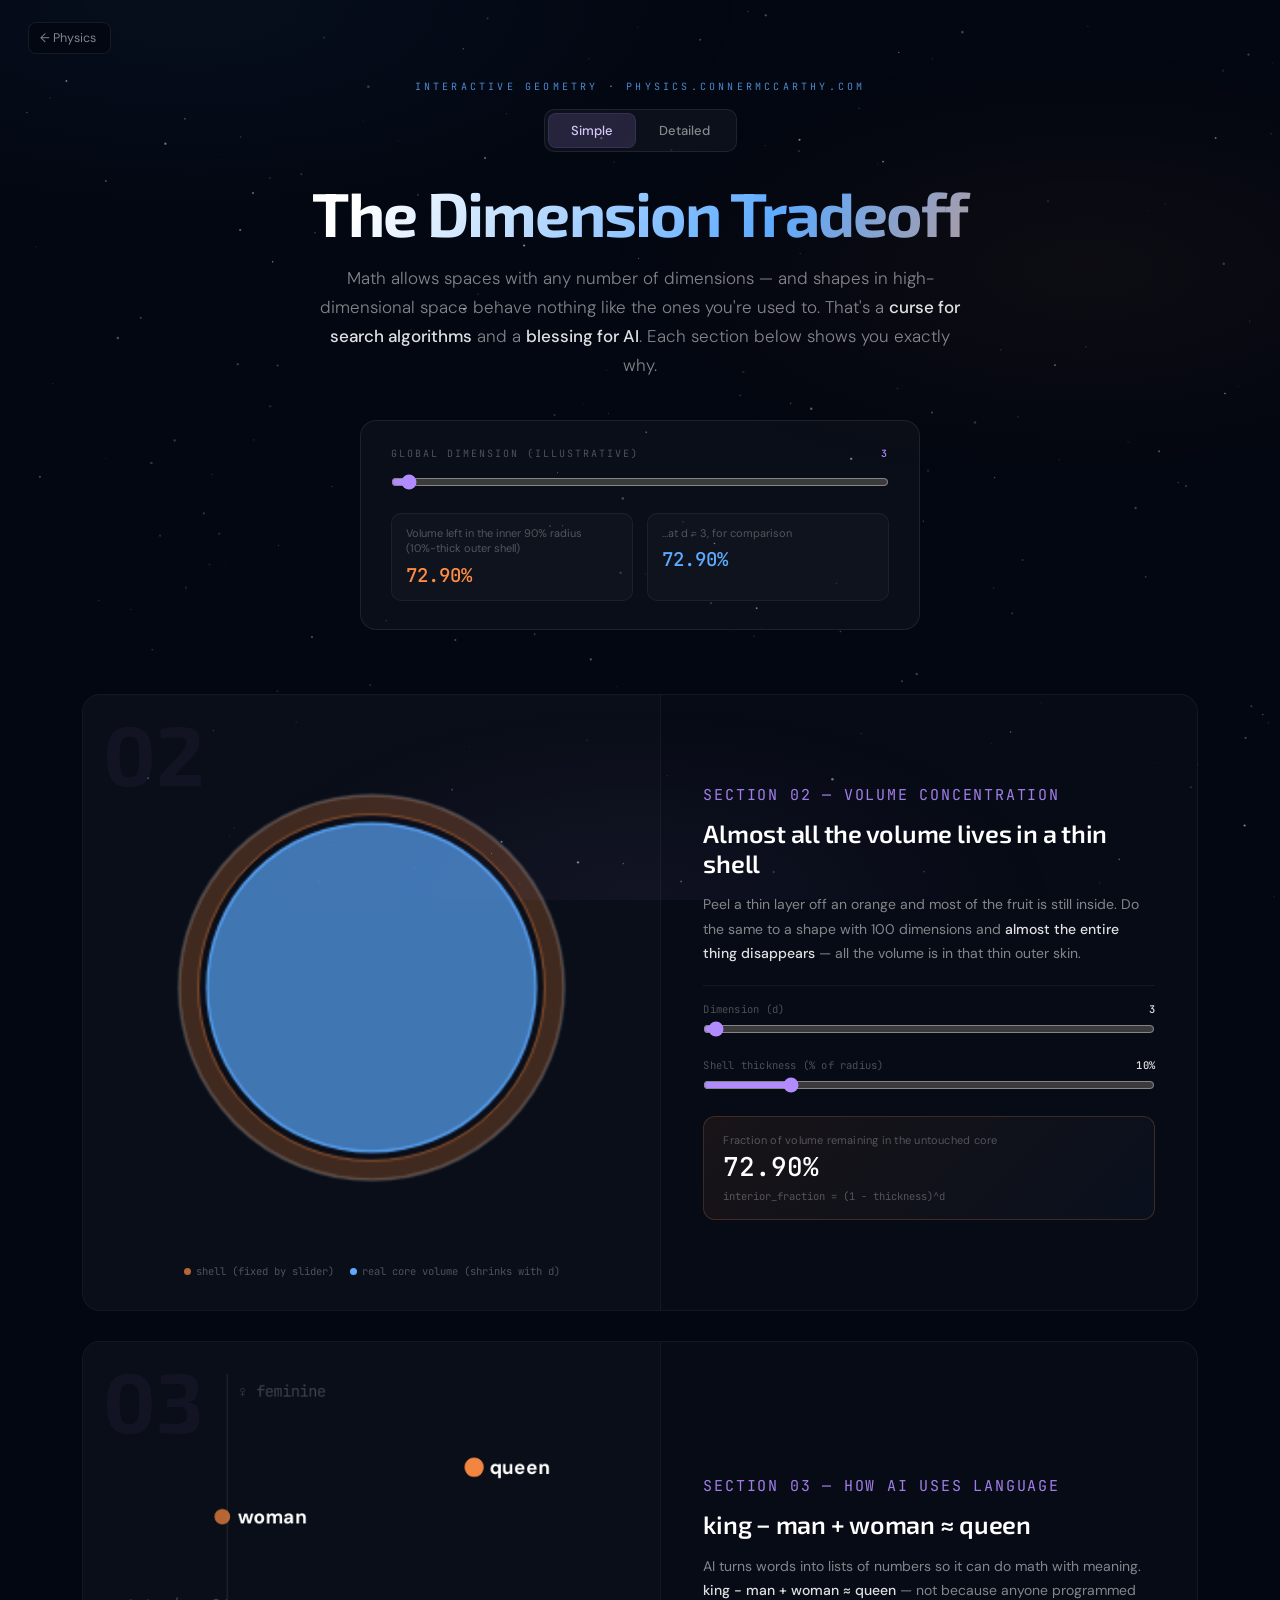
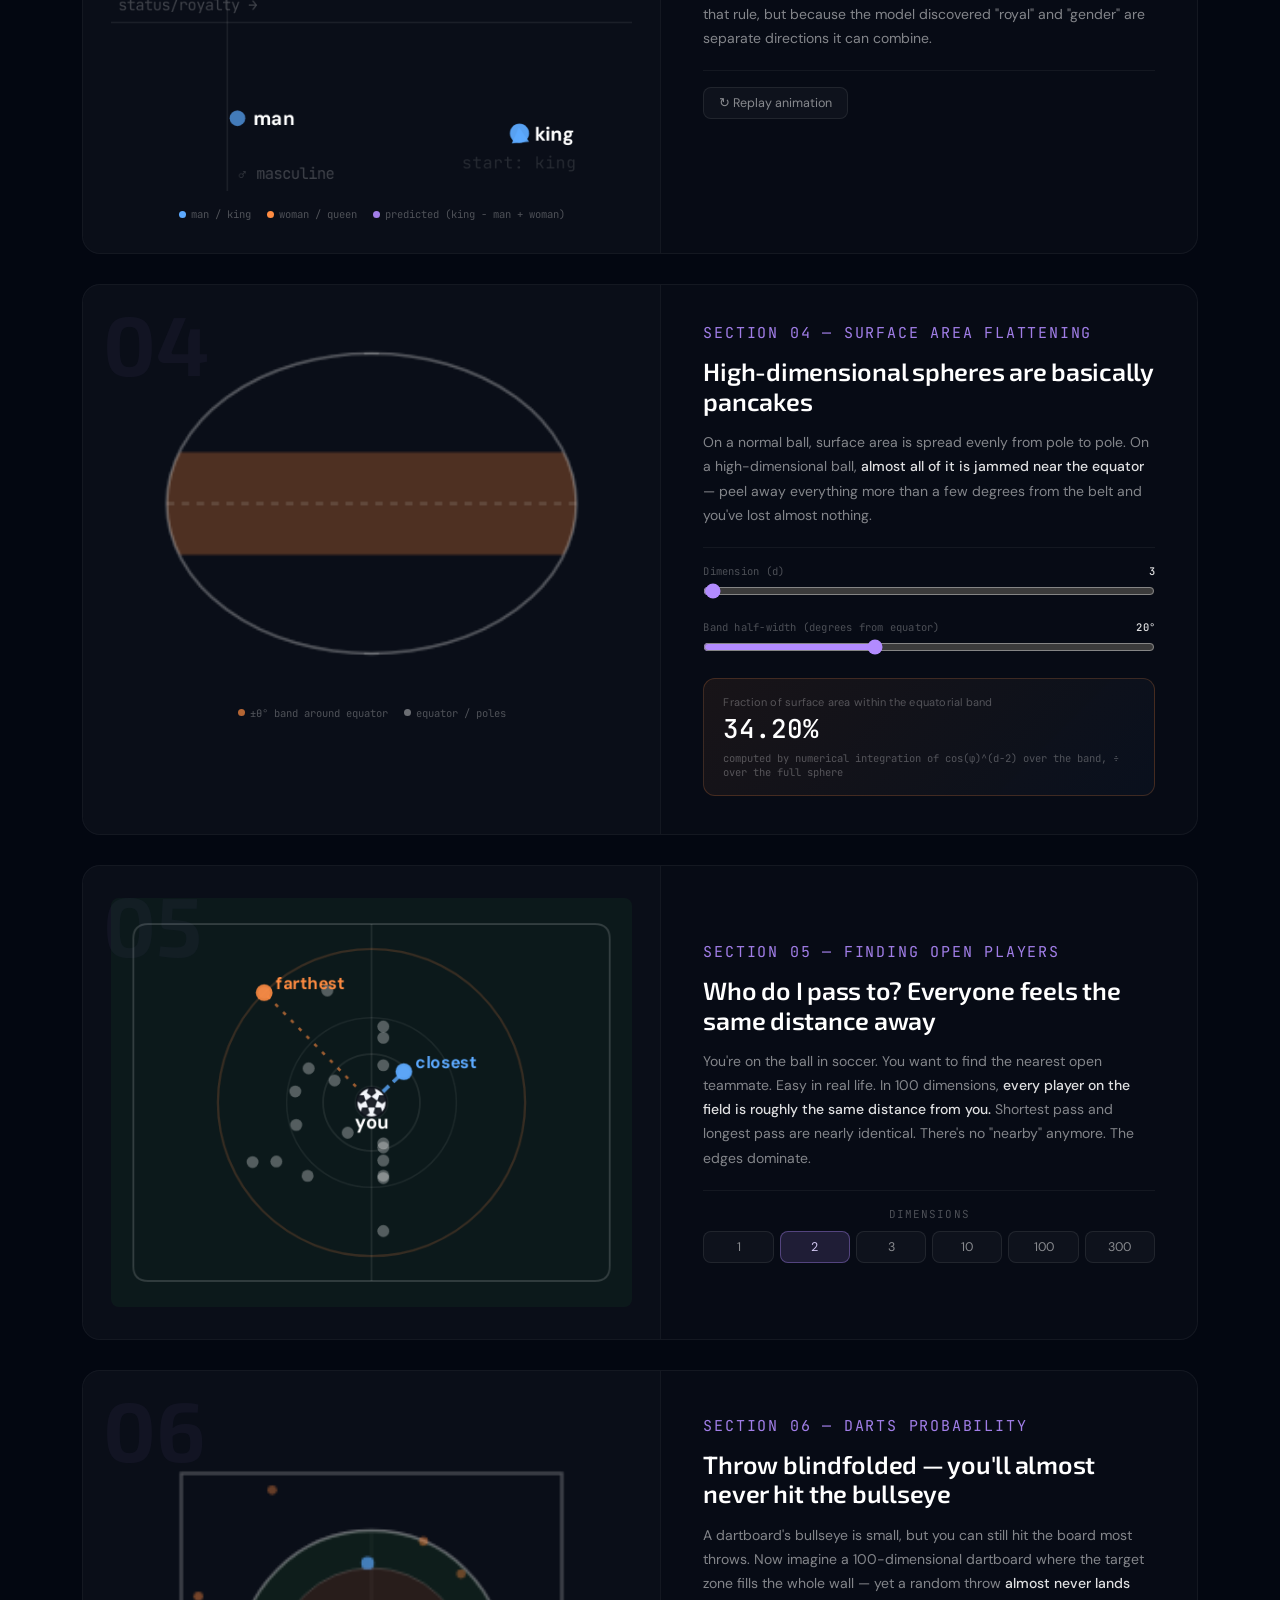
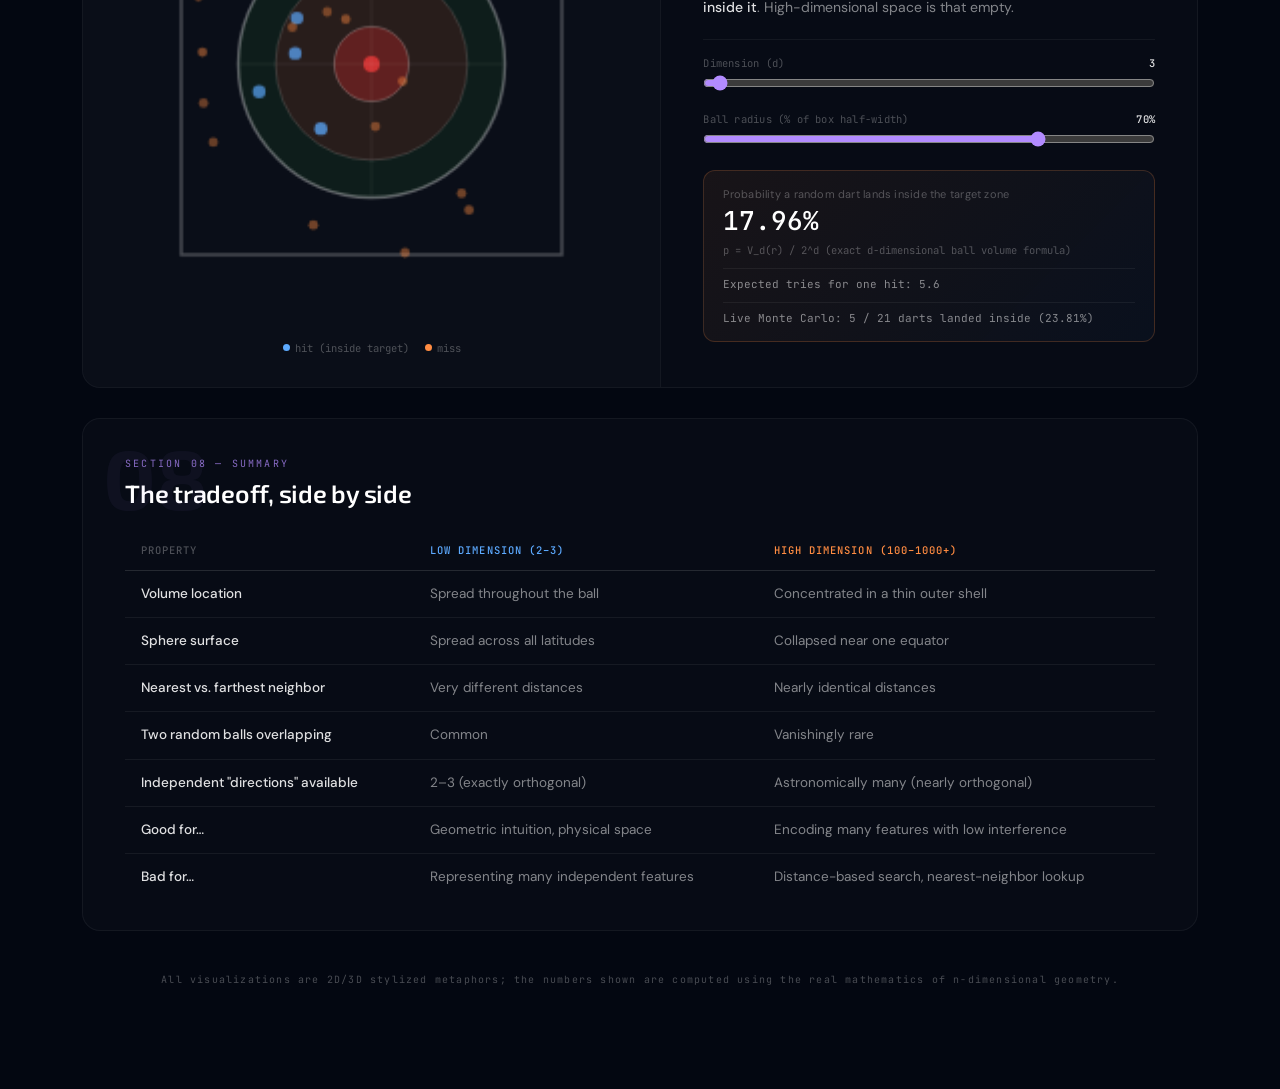
==== commit 910a74a9: "Add fluids, golden and tennis/why pages; mobile tennis layout; dimensions updates Co-Authored-By: Cl" ====
--- a/dimensions/index.html
+++ b/dimensions/index.html
@@ -376,11 +376,6 @@
     <div class="dim-num">05</div>
     <div class="dim-visual">
       <canvas id="nnCanvas" width="560" height="440"></canvas>
-      <div class="diagram-legend">
-        <span><i class="dot" style="background:rgba(178,139,255,.9)"></i>you (at center)</span>
-        <span><i class="dot" style="background:var(--blue)"></i>closest player (d‑dim)</span>
-        <span><i class="dot" style="background:var(--orange)"></i>farthest player (d‑dim)</span>
-      </div>
       <canvas id="nnChart" class="detail-only" width="280" height="120"></canvas>
       <p class="dim-caption detail-only"></p>
     </div>
@@ -405,12 +400,8 @@
         </div>
         <!-- Detailed mode: slider for fine control -->
         <div class="ctrl-block detail-only">
-          <div class="slider-row"><span>Dimension (d)</span><span class="val" id="nnDimVal">10</span></div>
-          <input type="range" class="ds-slider" id="nnDimSlider" min="1" max="300" value="10" step="1">
-        </div>
-        <div class="ctrl-block detail-only">
-          <div class="slider-row"><span>Number of points</span><span class="val" id="nnPtsVal">50</span></div>
-          <input type="range" class="ds-slider" id="nnPtsSlider" min="10" max="200" value="50" step="1">
+          <div class="slider-row"><span>Dimension (d)</span><span class="val" id="nnDimVal">2</span></div>
+          <input type="range" class="ds-slider" id="nnDimSlider" min="1" max="300" value="2" step="1">
         </div>
         <div class="ctrl-block detail-only">
           <button class="wv-pair-btn" id="nnResampleBtn">↻ Resample points</button>
@@ -1298,10 +1289,8 @@
 // ── Section 5: Nearest-neighbor distance collapse ──
 (function () {
   const dimSlider = document.getElementById('nnDimSlider');
-  const ptsSlider = document.getElementById('nnPtsSlider');
   const resampleBtn = document.getElementById('nnResampleBtn');
   const dimVal = document.getElementById('nnDimVal');
-  const ptsVal = document.getElementById('nnPtsVal');
   const nearNum = document.getElementById('nnNearNum');
   const farNum = document.getElementById('nnFarNum');
   const ratioNum = document.getElementById('nnRatioNum');
@@ -1315,10 +1304,11 @@
   const chartCtx = chartCv.getContext('2d');
   const CW = chartCv.width, CH = chartCv.height;
 
-  let dimension = 10, numPoints = 50;
+  let dimension = 2;
+  const numPoints = 20;
   let lastSim = { minDist: 0, maxDist: 0, ratio: 0 };
   let distances = []; // Full distance array for visualization
-  let chartData = []; // [{d, ratio}], recomputed only on points-slider RELEASE to avoid jank
+  let chartData = []; // [{d, ratio}], averaged curve for the fixed 20-point sample size
 
   // Fixed random point set (in 300 dimensions) — only changes on explicit resample.
   // This way changing dimension doesn't re-randomize the diagram.
@@ -1334,6 +1324,13 @@
     for (let p = 0; p < numPoints; p++) {
       const pt = new Array(MAX_DIM);
       for (let i = 0; i < MAX_DIM; i++) pt[i] = Math.random();
+
+      // Keep the 1D view legible: half the players start left of you,
+      // half right of you, with jittered offsets. Higher coordinates
+      // remain random, so the high-dimensional distance story is intact.
+      const side = p < numPoints / 2 ? -1 : 1;
+      const offset = 0.08 + Math.random() * 0.40;
+      pt[0] = Math.max(0.02, Math.min(0.98, refPoint[0] + side * offset));
       pointSet.push(pt);
     }
   }
@@ -1392,17 +1389,7 @@
   });
 
   // Set initial button state
-  document.querySelector('[data-dim="10"]')?.classList.add('active');
-  ptsSlider.addEventListener('input', () => {
-    numPoints = parseInt(ptsSlider.value, 10);
-    ptsVal.textContent = numPoints;
-  });
-  // Heavy chart recompute deferred to slider release, per spec guidance
-  // ("compute on slider release to avoid jank").
-  ptsSlider.addEventListener('change', () => {
-    runLiveSim();
-    recomputeChartCurve();
-  });
+  document.querySelector('[data-dim="2"]')?.classList.add('active');
   resampleBtn.addEventListener('click', () => {
     generateRandomPoints();
     runLiveSim();
@@ -1425,33 +1412,33 @@
     // ── Dimension-specific visualizations ────────────────────────────────
     if (dimension === 1) {
       drawDim1(LW, LH, lcx, lcy);
-    } else if (dimension === 2) {
+    } else {
       drawDim2(LW, LH, lcx, lcy);
-    } else {
-      drawDim3Plus(LW, LH, lcx, lcy);
     }
 
     ctx.restore();
   }
 
   function drawDim1(LW, LH, lcx, lcy) {
-    // 1D: horizontal line, points spread along it by distance
+    // 1D: horizontal field line. Points use their signed 1D coordinate
+    // relative to you, while closest/farthest are still picked from the
+    // real distance array.
     ctx.fillStyle = 'rgba(30,60,40,0.15)';
     ctx.fillRect(0, 0, LW, LH);
 
     const lineY = lcy;
-    const lineW = LW * 0.7;
+    const lineW = LW * 0.76;
     const lineX0 = lcx - lineW / 2;
+    const lineX1 = lcx + lineW / 2;
 
     // Faint line
     ctx.strokeStyle = 'rgba(255,255,255,0.12)';
     ctx.lineWidth = 1;
     ctx.beginPath();
     ctx.moveTo(lineX0, lineY);
-    ctx.lineTo(lineX0 + lineW, lineY);
+    ctx.lineTo(lineX1, lineY);
     ctx.stroke();
 
-    // Points along the line by distance
     let nearIdx = 0, farIdx = 0;
     let minD = Infinity, maxD = -Infinity;
     for (let i = 0; i < distances.length; i++) {
@@ -1459,48 +1446,79 @@
       if (distances[i] > maxD) { maxD = distances[i]; farIdx = i; }
     }
 
-    const dRange = maxD - minD || 1;
+    const positions = [];
+    const sortedBySignedX = pointSet
+      .map((pt, index) => ({ index, signed: pt[0] - refPoint[0] }))
+      .sort((a, b) => a.signed - b.signed);
+    sortedBySignedX.forEach((item, rank) => {
+      positions[item.index] = lineX0 + (rank / Math.max(1, pointSet.length - 1)) * lineW;
+    });
+    const minVisualOffset = 22;
     for (let i = 0; i < distances.length; i++) {
-      const frac = (distances[i] - minD) / dRange;
-      const px = lineX0 + frac * lineW;
+      let px = positions[i];
+      if (i === nearIdx) px = lcx + minVisualOffset;
+      if (Math.abs(px - lcx) < minVisualOffset) {
+        const side = i === nearIdx ? 1 : (px < lcx || (px === lcx && i % 2 === 0) ? -1 : 1);
+        px = lcx + side * minVisualOffset;
+      }
+      positions[i] = px;
       ctx.beginPath();
-      ctx.arc(px, lineY, 2.5, 0, Math.PI * 2);
+      ctx.arc(px, lineY, i === nearIdx || i === farIdx ? 5 : 4, 0, Math.PI * 2);
       ctx.fillStyle = i === nearIdx ? 'rgba(93,170,255,0.8)' : i === farIdx ? 'rgba(255,140,66,0.7)' : 'rgba(255,255,255,0.25)';
       ctx.fill();
     }
 
-    // Labels
-    ctx.font = 'bold 9px DM Sans, sans-serif';
-    ctx.textAlign = 'center';
-    ctx.fillStyle = 'rgba(255,255,255,0.5)';
-    ctx.fillText('min distance', lineX0, lineY - 8);
-    ctx.fillText('max distance', lineX0 + lineW, lineY - 8);
-
-    // Center point
+    labelPoint('closest', positions[nearIdx], lineY - 8, 'rgba(93,170,255,1)');
+    labelPoint('farthest', positions[farIdx], lineY + 18, 'rgba(255,140,66,1)');
+
+    drawSoccerBall(lcx, lcy, 6);
+
+    function labelPoint(text, x, y, color) {
+      const tx = Math.max(28, Math.min(LW - 30, x));
+      ctx.font = 'bold 9px DM Sans, sans-serif';
+      ctx.textAlign = 'center';
+      ctx.fillStyle = color;
+      ctx.fillText(text, tx, y);
+    }
+  }
+
+  function drawDim2(LW, LH, lcx, lcy) {
+    // 2D field for every d >= 2. Angle comes from the first two
+    // coordinates, but radius comes from the real d-dimensional
+    // distance. As d rises and min/max distance collapse, the players
+    // visibly settle onto nearly the same ring.
+    ctx.fillStyle = 'rgba(24,78,44,0.18)';
+    ctx.fillRect(0, 0, LW, LH);
+
+    const fieldX = 12, fieldY = 14;
+    const fieldW = LW - fieldX * 2, fieldH = LH - fieldY * 2;
+    const fieldR = 8;
+    const maxCanvasR = Math.min(fieldW, fieldH) * 0.43;
+    const rScale = maxCanvasR / Math.max(lastSim.maxDist, 1e-9);
+
+    // Soccer field frame.
+    ctx.strokeStyle = 'rgba(255,255,255,0.16)';
+    ctx.lineWidth = 1;
+    roundRect(fieldX, fieldY, fieldW, fieldH, fieldR);
+    ctx.stroke();
     ctx.beginPath();
-    ctx.arc(lcx, lcy, 5, 0, Math.PI * 2);
-    ctx.fillStyle = 'rgba(178,139,255,0.9)';
-    ctx.fill();
-    ctx.strokeStyle = 'rgba(255,255,255,0.8)';
-    ctx.lineWidth = 1;
+    ctx.moveTo(lcx, fieldY);
+    ctx.lineTo(lcx, fieldY + fieldH);
+    ctx.strokeStyle = 'rgba(255,255,255,0.08)';
     ctx.stroke();
-  }
-
-  function drawDim2(LW, LH, lcx, lcy) {
-    // 2D: radial view (original diagram)
-    ctx.fillStyle = 'rgba(30,60,40,0.15)';
-    ctx.fillRect(0, 0, LW, LH);
-
-    const maxCanvasR = Math.min(lcx, lcy) - 12;
-    const rScale = maxCanvasR / (lastSim.maxDist * 1.2);
-
-    ctx.strokeStyle = 'rgba(255,255,255,0.08)';
-    ctx.lineWidth = 1;
-    for (let r = lastSim.minDist * 0.5; r <= lastSim.maxDist; r += (lastSim.maxDist - lastSim.minDist) / 4) {
+    ctx.beginPath();
+    ctx.arc(lcx, lcy, 26, 0, Math.PI * 2);
+    ctx.stroke();
+
+    // Distance rings: the outer ring is the current farthest player.
+    const ringRadii = [lastSim.minDist, (lastSim.minDist + lastSim.maxDist) / 2, lastSim.maxDist];
+    ringRadii.forEach((dist, idx) => {
       ctx.beginPath();
-      ctx.arc(lcx, lcy, r * rScale, 0, Math.PI * 2);
+      ctx.arc(lcx, lcy, dist * rScale, 0, Math.PI * 2);
+      ctx.strokeStyle = idx === 2 ? 'rgba(255,140,66,0.18)' : 'rgba(255,255,255,0.07)';
+      ctx.lineWidth = idx === 2 ? 1.2 : 0.8;
       ctx.stroke();
-    }
+    });
 
     let nearIdx = 0, farIdx = 0;
     let minDist = Infinity, maxDist = -Infinity;
@@ -1509,11 +1527,18 @@
       if (distances[i] > maxDist) { maxDist = distances[i]; farIdx = i; }
     }
 
+    const positions = [];
+    const closestMinVisualR = 24;
     for (let i = 0; i < distances.length; i++) {
-      const angle = (2 * Math.PI * i) / distances.length;
-      const r = distances[i] * rScale;
+      const dx = pointSet[i][0] - refPoint[0];
+      const dy = pointSet[i][1] - refPoint[1];
+      const baseAngle = Math.atan2(dy, dx);
+      let angle = Number.isFinite(baseAngle) ? baseAngle : (2 * Math.PI * i) / distances.length;
+      if (i === nearIdx && Math.cos(angle) < 0) angle = Math.PI - angle;
+      const r = i === nearIdx ? Math.max(distances[i] * rScale, closestMinVisualR) : distances[i] * rScale;
       const px = lcx + r * Math.cos(angle);
       const py = lcy + r * Math.sin(angle);
+      positions.push({ x: px, y: py });
       ctx.beginPath();
       ctx.arc(px, py, 3.2, 0, Math.PI * 2);
       ctx.fillStyle = 'rgba(255,255,255,0.3)';
@@ -1521,10 +1546,7 @@
     }
 
     if (nearIdx >= 0) {
-      const angle = (2 * Math.PI * nearIdx) / distances.length;
-      const r = distances[nearIdx] * rScale;
-      const px = lcx + r * Math.cos(angle);
-      const py = lcy + r * Math.sin(angle);
+      const { x: px, y: py } = positions[nearIdx];
       ctx.beginPath();
       ctx.moveTo(lcx, lcy);
       ctx.lineTo(px, py);
@@ -1540,14 +1562,11 @@
       ctx.font = 'bold 9px DM Sans, sans-serif';
       ctx.fillStyle = 'rgba(93,170,255,1)';
       ctx.textAlign = 'left';
-      ctx.fillText('closest', px + 6, py + 3);
+      labelPoint('closest', px, py, 'rgba(93,170,255,1)');
     }
 
     if (farIdx >= 0) {
-      const angle = (2 * Math.PI * farIdx) / distances.length;
-      const r = distances[farIdx] * rScale;
-      const px = lcx + r * Math.cos(angle);
-      const py = lcy + r * Math.sin(angle);
+      const { x: px, y: py } = positions[farIdx];
       ctx.beginPath();
       ctx.moveTo(lcx, lcy);
       ctx.lineTo(px, py);
@@ -1560,182 +1579,100 @@
       ctx.arc(px, py, 4.5, 0, Math.PI * 2);
       ctx.fillStyle = 'rgba(255,140,66,0.9)';
       ctx.fill();
-      ctx.fillStyle = 'rgba(255,140,66,1)';
-      ctx.fillText('farthest', px + 6, py + 3);
-    }
-
-    ctx.beginPath();
-    ctx.arc(lcx, lcy, 7, 0, Math.PI * 2);
-    ctx.fillStyle = 'rgba(178,139,255,1)';
-    ctx.fill();
-    ctx.strokeStyle = 'rgba(255,255,255,0.9)';
-    ctx.lineWidth = 1;
-    ctx.stroke();
+      labelPoint('farthest', px, py, 'rgba(255,140,66,1)');
+    }
+
+    drawSoccerBall(lcx, lcy, 8);
     ctx.font = 'bold 10px DM Sans, sans-serif';
     ctx.fillStyle = '#fff';
     ctx.textAlign = 'center';
     ctx.fillText('you', lcx, lcy + 14);
-  }
-
-  function drawDim3Plus(LW, LH, lcx, lcy) {
-    // 3D: isometric projection of points in first 3 dimensions
-    ctx.fillStyle = 'rgba(30,60,40,0.15)';
-    ctx.fillRect(0, 0, LW, LH);
-
-    // Isometric projection: screen_x = x - z·cos(30°), screen_y = y + z·sin(30°)
-    const cos30 = Math.sqrt(3) / 2, sin30 = 0.5;
-    const scale = (Math.min(LW, LH) - 24) / 2;
-
-    // Project reference point to center
-    const refProjX = lcx, refProjY = lcy;
-
-    // Generate 3D projected positions for all points
-    const projPoints = [];
-    let nearIdx = 0, farIdx = 0;
-    let minDist = Infinity, maxDist = -Infinity;
-
-    for (let i = 0; i < pointSet.length; i++) {
-      const pt = pointSet[i];
-      // 3D coords relative to reference (first 3 dimensions only)
-      const dx = pt[0] - refPoint[0];
-      const dy = pt[1] - refPoint[1];
-      const dz = dimension >= 3 ? (pt[2] - refPoint[2]) : 0;
-
-      // Isometric projection
-      const projX = refProjX + (dx - dz * cos30) * scale;
-      const projY = refProjY - (dy + dz * sin30) * scale;
-
-      // Distance (still calculated using all dimensions)
-      const dist = distances[i];
-      if (dist < minDist) { minDist = dist; nearIdx = i; }
-      if (dist > maxDist) { maxDist = dist; farIdx = i; }
-
-      projPoints.push({
-        index: i,
-        x: projX,
-        y: projY,
-        z: dz, // for depth sorting
-        dist: dist,
-        isNearest: i === nearIdx,
-        isFarthest: i === farIdx
-      });
-    }
-
-    // Sort by z depth (painter's algorithm: back to front)
-    projPoints.sort((a, b) => a.z - b.z);
-
-    // Draw faint grid plane (XY)
-    ctx.strokeStyle = 'rgba(255,255,255,0.05)';
+
+    function roundRect(x, y, w, h, r) {
+      ctx.beginPath();
+      ctx.moveTo(x + r, y);
+      ctx.lineTo(x + w - r, y);
+      ctx.quadraticCurveTo(x + w, y, x + w, y + r);
+      ctx.lineTo(x + w, y + h - r);
+      ctx.quadraticCurveTo(x + w, y + h, x + w - r, y + h);
+      ctx.lineTo(x + r, y + h);
+      ctx.quadraticCurveTo(x, y + h, x, y + h - r);
+      ctx.lineTo(x, y + r);
+      ctx.quadraticCurveTo(x, y, x + r, y);
+    }
+
+    function labelPoint(text, x, y, color) {
+      const tx = Math.max(6, Math.min(LW - 46, x + 6));
+      const ty = Math.max(10, Math.min(LH - 18, y - 2));
+      ctx.font = 'bold 9px DM Sans, sans-serif';
+      ctx.fillStyle = color;
+      ctx.textAlign = 'left';
+      ctx.fillText(text, tx, ty);
+    }
+  }
+
+  function drawSoccerBall(x, y, r) {
+    ctx.save();
+    ctx.beginPath();
+    ctx.arc(x, y, r, 0, Math.PI * 2);
+    ctx.fillStyle = 'rgba(248,250,255,0.98)';
+    ctx.fill();
+    ctx.strokeStyle = 'rgba(12,16,24,0.9)';
+    ctx.lineWidth = 1;
+    ctx.stroke();
+    ctx.clip();
+
+    function regularPolygon(cx, cy, radius, sides, rotation) {
+      ctx.beginPath();
+      for (let i = 0; i < sides; i++) {
+        const a = rotation + i * Math.PI * 2 / sides;
+        const px = cx + Math.cos(a) * radius;
+        const py = cy + Math.sin(a) * radius;
+        if (i === 0) ctx.moveTo(px, py); else ctx.lineTo(px, py);
+      }
+      ctx.closePath();
+    }
+
+    ctx.strokeStyle = 'rgba(16,20,30,0.72)';
+    ctx.lineWidth = 0.75;
+    ctx.fillStyle = 'rgba(14,18,26,0.92)';
+    regularPolygon(x, y, r * 0.36, 5, -Math.PI / 2);
+    ctx.fill();
+    ctx.stroke();
+
+    const patchR = r * 0.28;
+    const patchDist = r * 0.74;
+    for (let i = 0; i < 5; i++) {
+      const a = -Math.PI / 2 + i * Math.PI * 2 / 5;
+      const px = x + Math.cos(a) * patchDist;
+      const py = y + Math.sin(a) * patchDist;
+      regularPolygon(px, py, patchR, 5, a + Math.PI / 5);
+      ctx.fillStyle = 'rgba(14,18,26,0.92)';
+      ctx.fill();
+      ctx.strokeStyle = 'rgba(16,20,30,0.72)';
+      ctx.stroke();
+    }
+
+    ctx.strokeStyle = 'rgba(16,20,30,0.55)';
+    ctx.lineWidth = 0.7;
+    for (let i = 0; i < 5; i++) {
+      const a = -Math.PI / 2 + i * Math.PI * 2 / 5;
+      const sx = x + Math.cos(a) * r * 0.34;
+      const sy = y + Math.sin(a) * r * 0.34;
+      const ex = x + Math.cos(a) * r * 0.62;
+      const ey = y + Math.sin(a) * r * 0.62;
+      ctx.beginPath();
+      ctx.moveTo(sx, sy);
+      ctx.lineTo(ex, ey);
+      ctx.stroke();
+    }
+
+    ctx.strokeStyle = 'rgba(255,255,255,0.75)';
     ctx.lineWidth = 0.5;
-    const gridSpacing = scale * 0.3;
-    for (let x = refProjX - scale; x <= refProjX + scale; x += gridSpacing) {
-      ctx.beginPath();
-      ctx.moveTo(x, refProjY - scale);
-      ctx.lineTo(x, refProjY + scale);
-      ctx.stroke();
-    }
-    for (let y = refProjY - scale; y <= refProjY + scale; y += gridSpacing) {
-      ctx.beginPath();
-      ctx.moveTo(refProjX - scale, y);
-      ctx.lineTo(refProjX + scale, y);
-      ctx.stroke();
-    }
-
-    // Draw all points (back to front)
-    for (const pt of projPoints) {
-      let color, radius;
-      if (pt.isNearest) {
-        color = 'rgba(93,170,255,0.9)';
-        radius = 4.5;
-      } else if (pt.isFarthest) {
-        color = 'rgba(255,140,66,0.8)';
-        radius = 4.5;
-      } else {
-        color = 'rgba(255,255,255,0.3)';
-        radius = 3;
-      }
-      ctx.beginPath();
-      ctx.arc(pt.x, pt.y, radius, 0, Math.PI * 2);
-      ctx.fillStyle = color;
-      ctx.fill();
-    }
-
-    // Draw axes at origin (reference point)
-    const axisLen = scale * 0.4;
-    ctx.lineWidth = 1.5;
-
-    // X axis (red)
-    ctx.strokeStyle = 'rgba(255,100,100,0.4)';
     ctx.beginPath();
-    ctx.moveTo(refProjX, refProjY);
-    ctx.lineTo(refProjX + axisLen, refProjY);
+    ctx.arc(x - r * 0.25, y - r * 0.25, r * 0.95, Math.PI * 1.08, Math.PI * 1.34);
     ctx.stroke();
-
-    // Y axis (green)
-    ctx.strokeStyle = 'rgba(100,255,100,0.4)';
-    ctx.beginPath();
-    ctx.moveTo(refProjX, refProjY);
-    ctx.lineTo(refProjX, refProjY - axisLen);
-    ctx.stroke();
-
-    // Z axis (blue) — isometric
-    ctx.strokeStyle = 'rgba(100,150,255,0.4)';
-    ctx.beginPath();
-    ctx.moveTo(refProjX, refProjY);
-    ctx.lineTo(refProjX - axisLen * cos30, refProjY - axisLen * sin30);
-    ctx.stroke();
-
-    // Draw lines to nearest and farthest
-    if (nearIdx >= 0) {
-      const np = projPoints.find(p => p.index === nearIdx);
-      if (np) {
-        ctx.beginPath();
-        ctx.moveTo(refProjX, refProjY);
-        ctx.lineTo(np.x, np.y);
-        ctx.strokeStyle = 'rgba(93,170,255,0.6)';
-        ctx.lineWidth = 1.8;
-        ctx.setLineDash([4, 3]);
-        ctx.stroke();
-        ctx.setLineDash([]);
-
-        ctx.font = 'bold 9px DM Sans, sans-serif';
-        ctx.fillStyle = 'rgba(93,170,255,1)';
-        ctx.textAlign = 'left';
-        ctx.fillText('closest', np.x + 6, np.y - 2);
-      }
-    }
-
-    if (farIdx >= 0) {
-      const fp = projPoints.find(p => p.index === farIdx);
-      if (fp) {
-        ctx.beginPath();
-        ctx.moveTo(refProjX, refProjY);
-        ctx.lineTo(fp.x, fp.y);
-        ctx.strokeStyle = 'rgba(255,140,66,0.5)';
-        ctx.lineWidth = 1.4;
-        ctx.setLineDash([2, 4]);
-        ctx.stroke();
-        ctx.setLineDash([]);
-
-        ctx.font = 'bold 9px DM Sans, sans-serif';
-        ctx.fillStyle = 'rgba(255,140,66,1)';
-        ctx.textAlign = 'left';
-        ctx.fillText('farthest', fp.x + 6, fp.y - 2);
-      }
-    }
-
-    // Draw center (you)
-    ctx.beginPath();
-    ctx.arc(refProjX, refProjY, 7, 0, Math.PI * 2);
-    ctx.fillStyle = 'rgba(178,139,255,1)';
-    ctx.fill();
-    ctx.strokeStyle = 'rgba(255,255,255,0.9)';
-    ctx.lineWidth = 1.5;
-    ctx.stroke();
-    ctx.font = 'bold 10px DM Sans, sans-serif';
-    ctx.fillStyle = '#fff';
-    ctx.textAlign = 'center';
-    ctx.fillText('you', refProjX, refProjY + 14);
+    ctx.restore();
   }
 
   function drawChart() {
@@ -1916,4 +1853,4 @@
   loop();
 })();
 
-</script>+</script>
